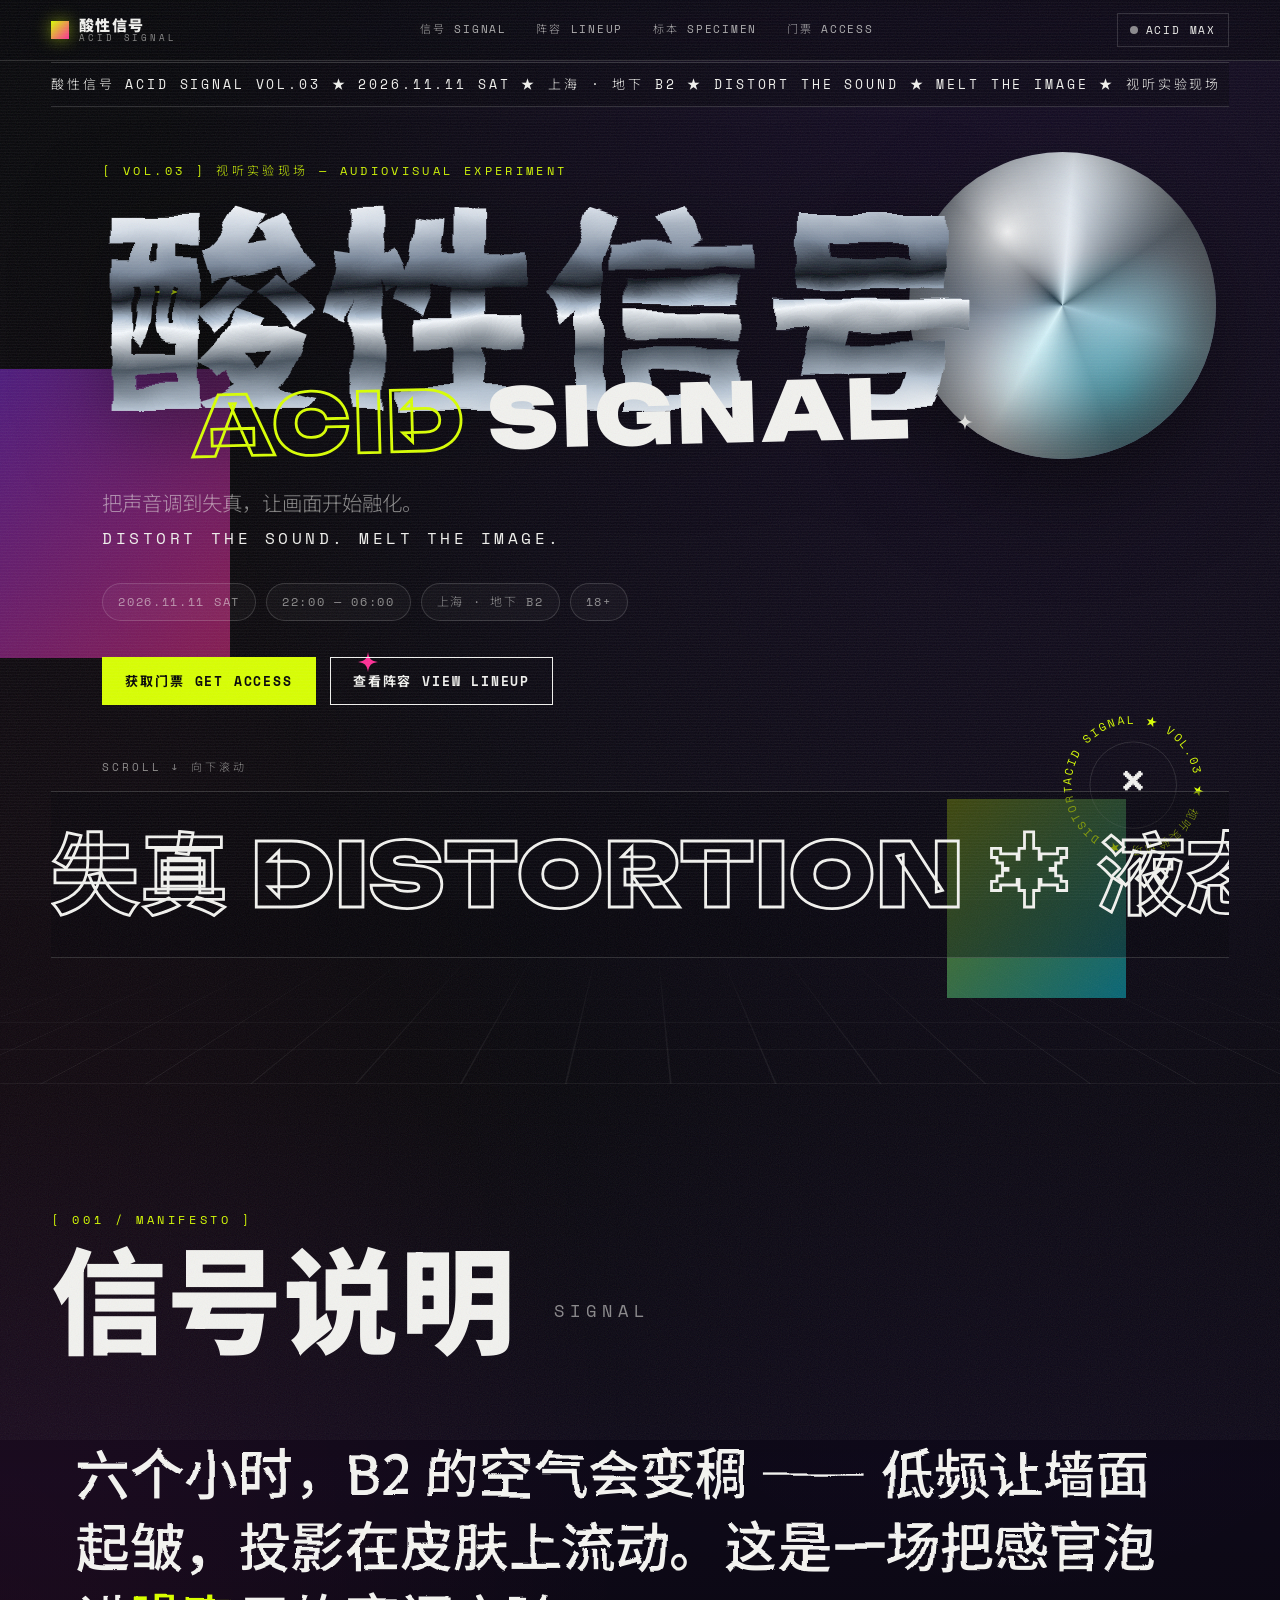
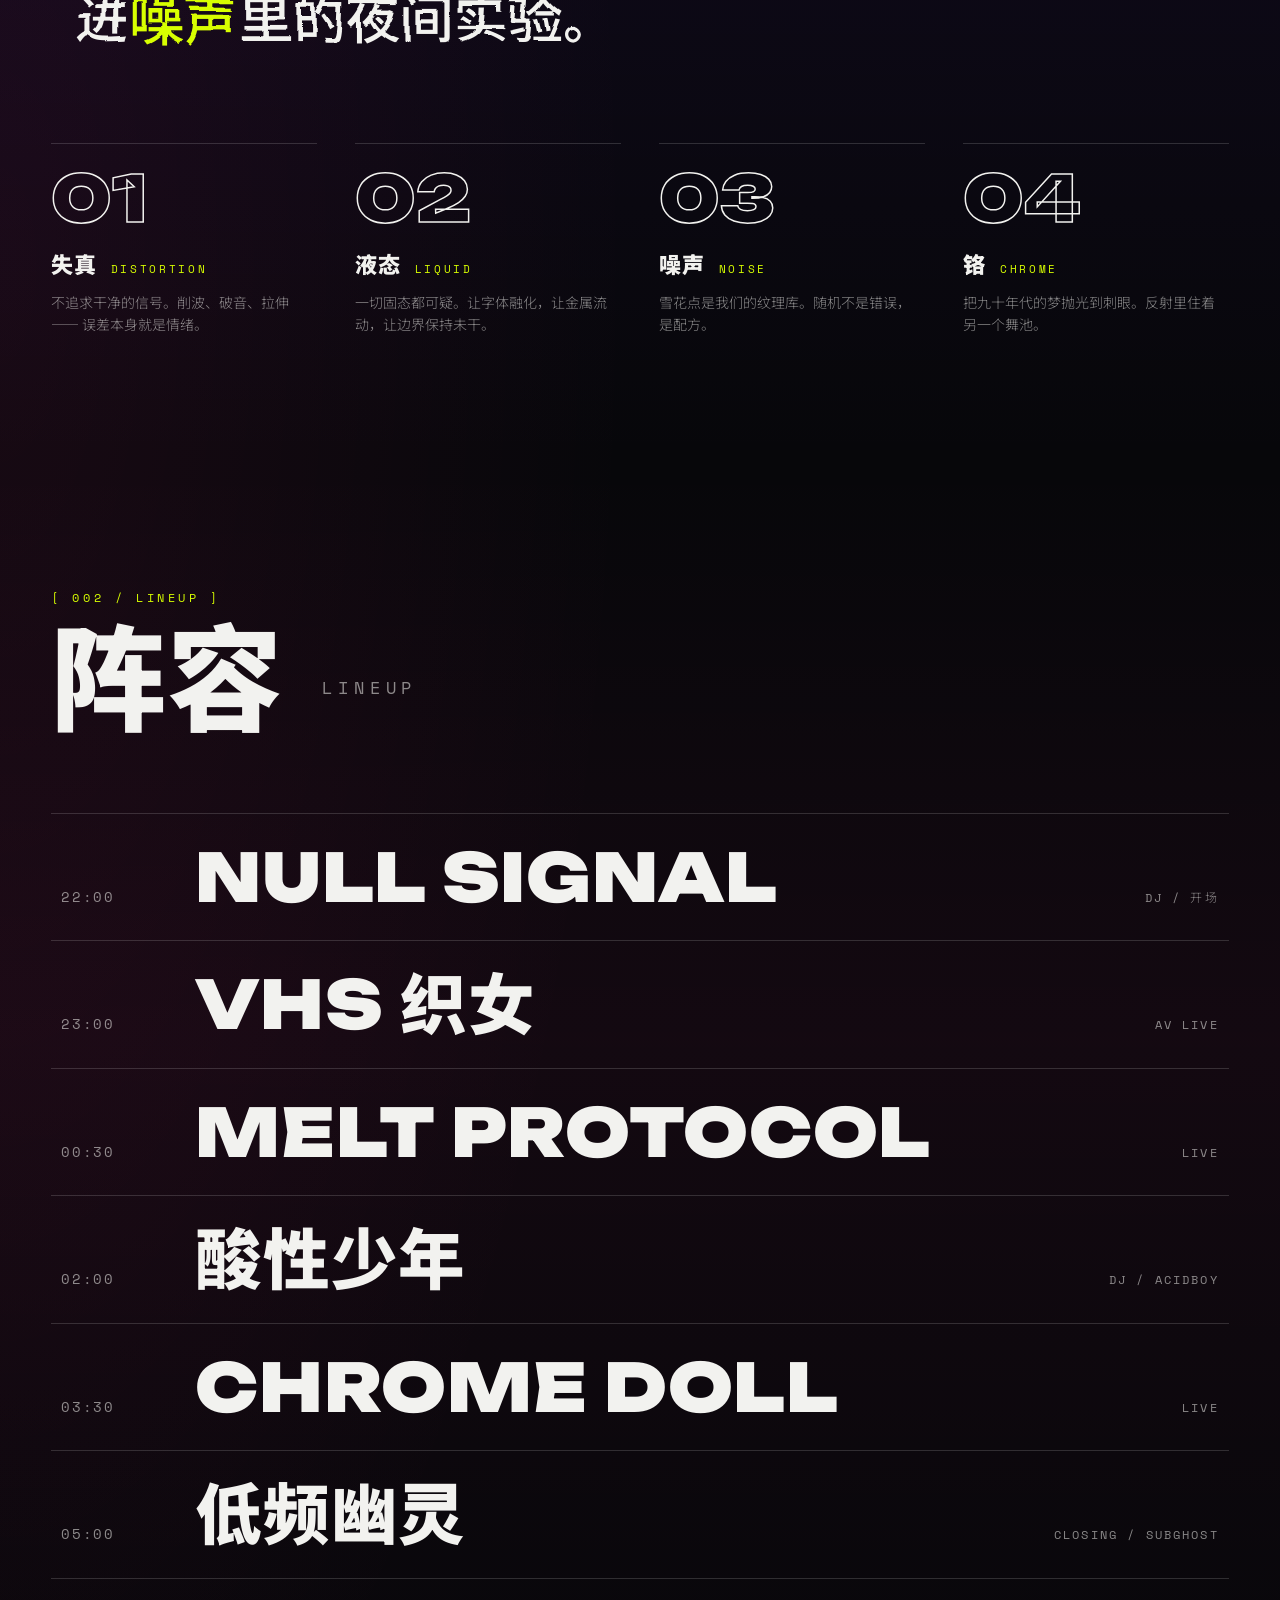
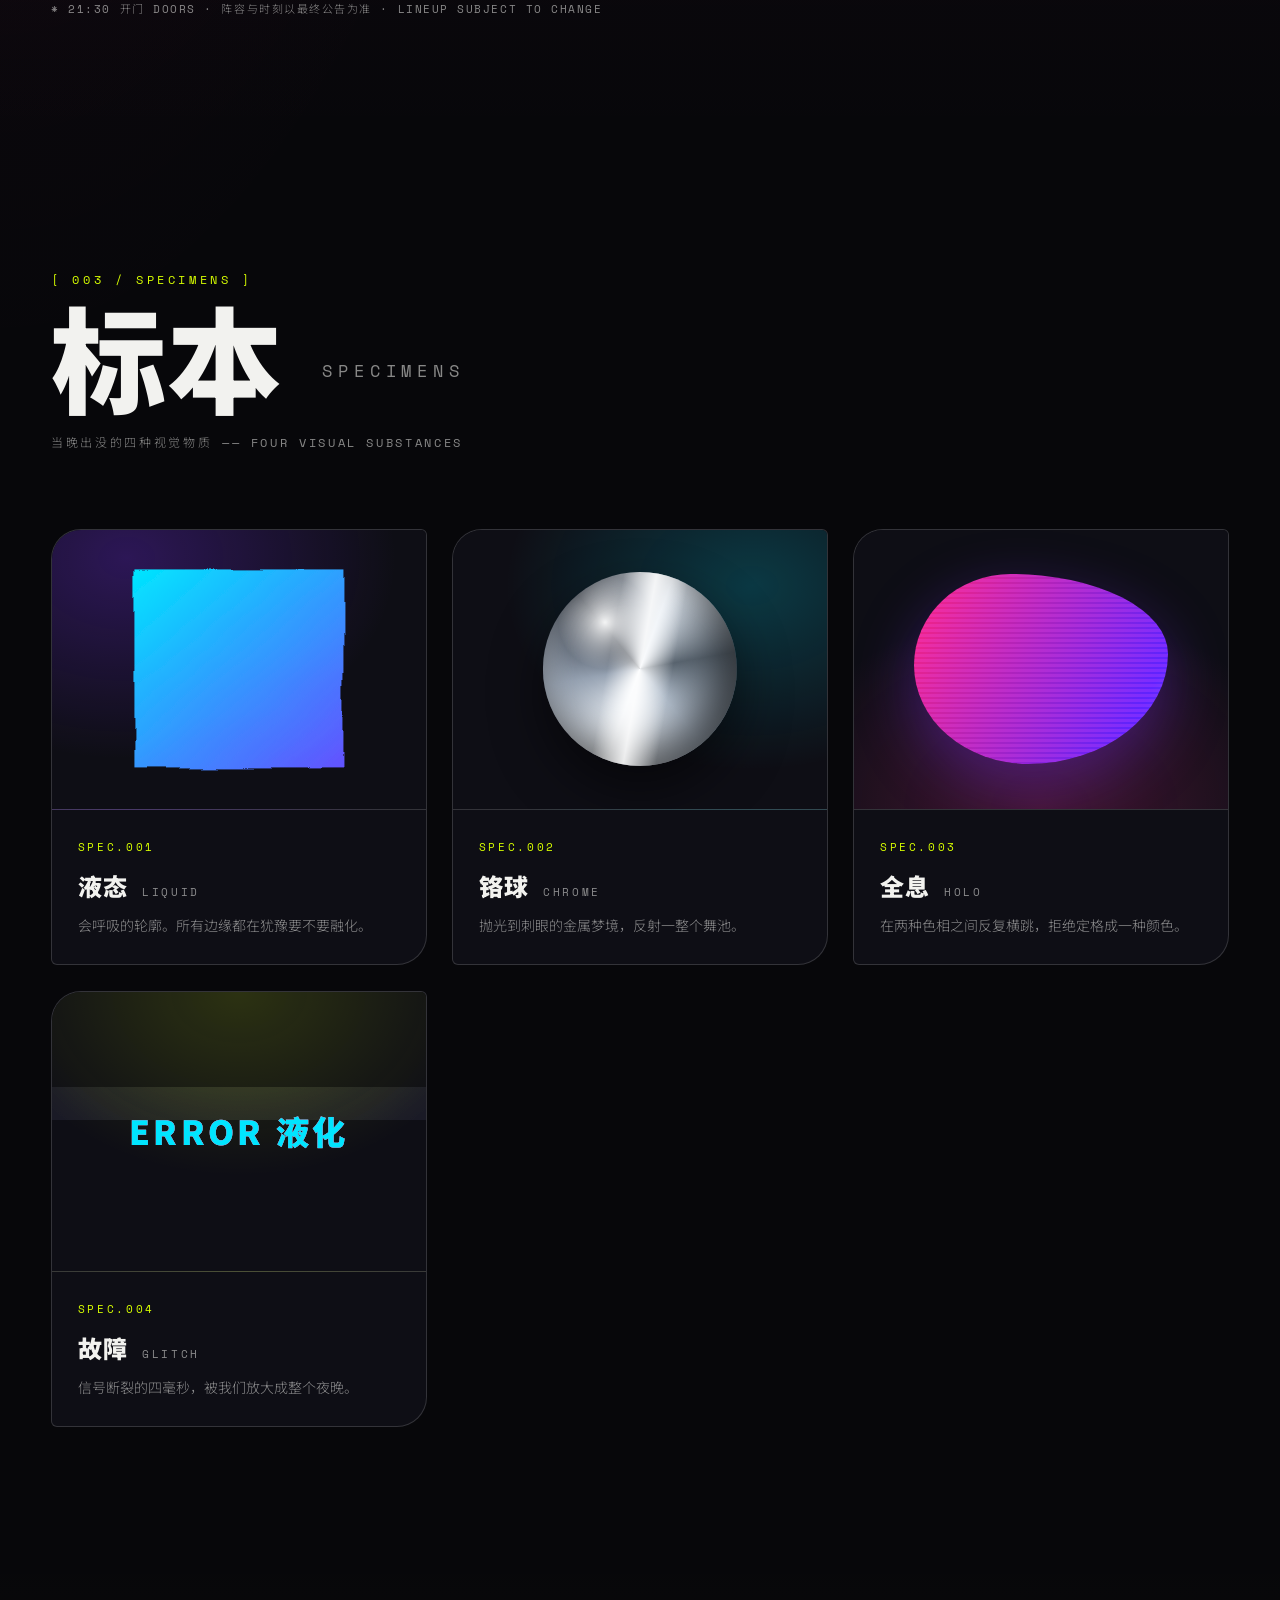
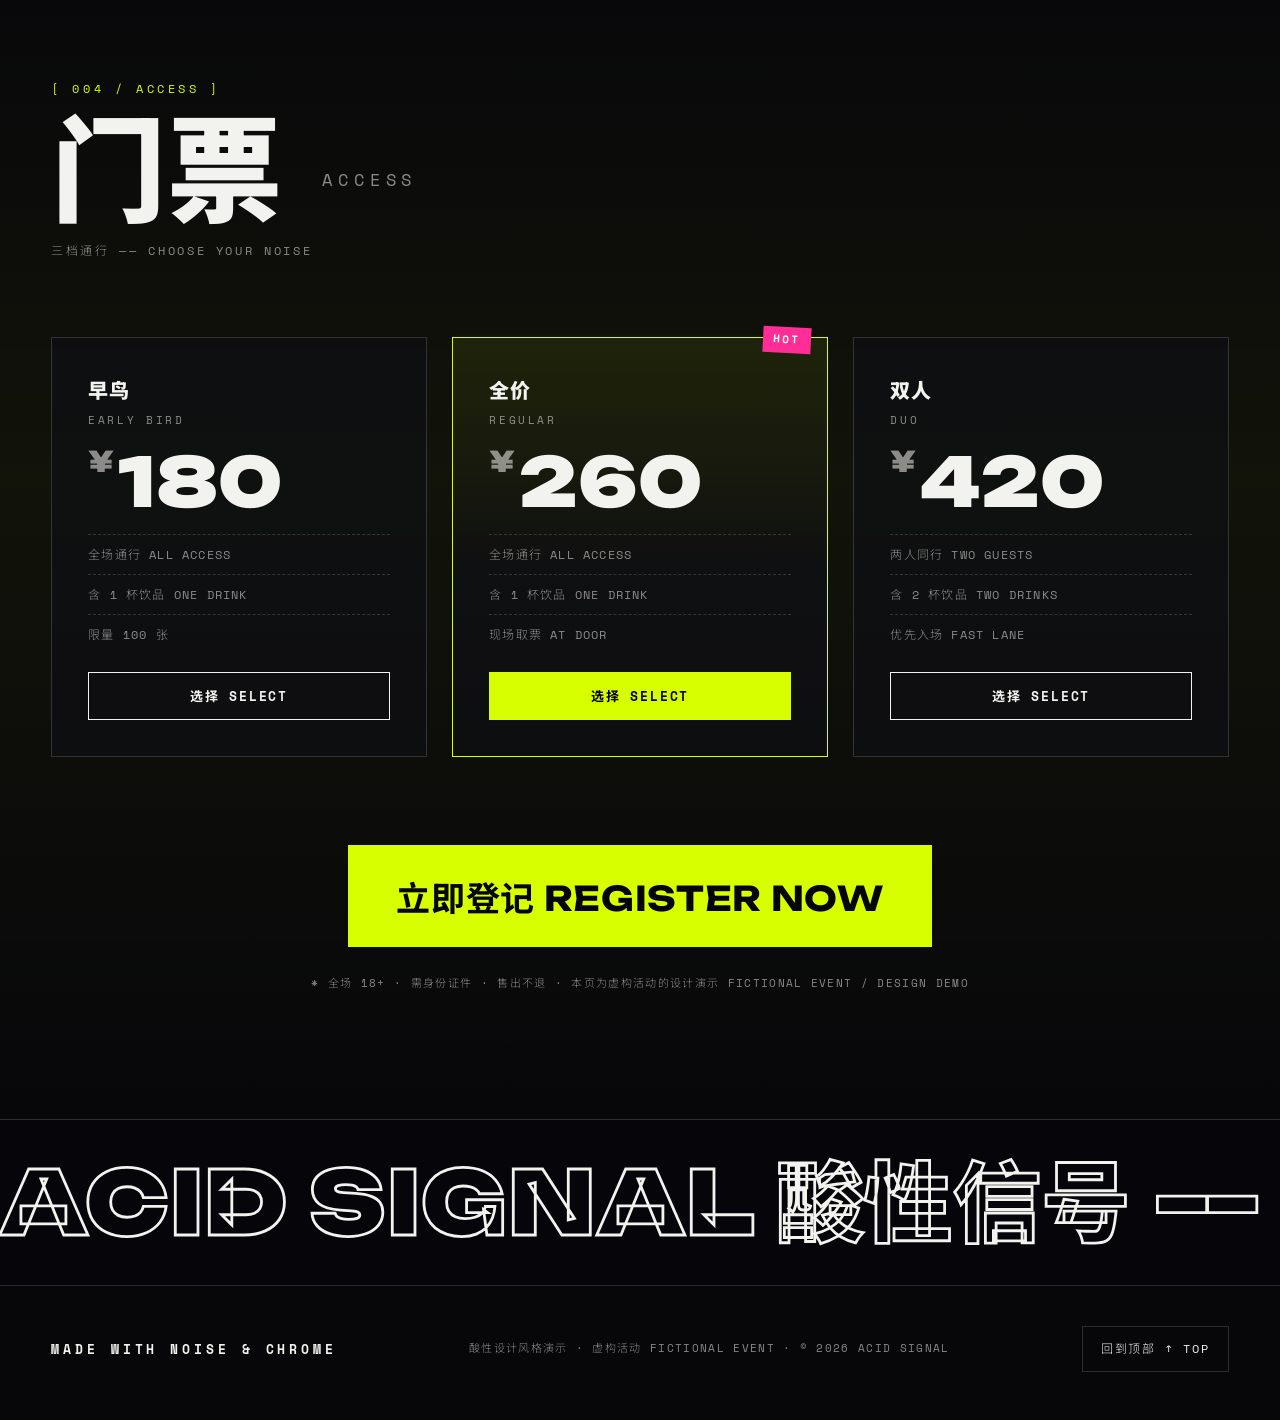
==== index.html @ ee10c1fe "feat: 酸性设计单页 ACID SIGNAL - 液态文字扭曲（SVG feTurbulence + 位移滤镜）、铬金属渐变、Glitch 故障字、Y2K 贴纸与透视网格 - 噪点/扫描线质感层、" ====
<!DOCTYPE html>
<html lang="zh-CN">
<head>
<meta charset="UTF-8">
<meta name="viewport" content="width=device-width, initial-scale=1">
<title>酸性信号 ACID SIGNAL — VOL.03 视听实验现场</title>
<meta name="description" content="酸性信号 ACID SIGNAL VOL.03 — 一场关于失真、液态金属与低频的夜间视听实验。2026.11.11 上海 · 地下 B2。">
<link rel="preconnect" href="https://fonts.googleapis.com">
<link rel="preconnect" href="https://fonts.gstatic.com" crossorigin>
<link href="https://fonts.googleapis.com/css2?family=Unbounded:wght@400;700;900&family=Space+Mono:ital,wght@0,400;0,700;1,400&family=Noto+Sans+SC:wght@300;500;900&display=swap" rel="stylesheet">
<link rel="stylesheet" href="style.css">
<link rel="icon" href="data:image/svg+xml,%3Csvg xmlns='http://www.w3.org/2000/svg' viewBox='0 0 100 100'%3E%3Ctext y='.9em' font-size='90'%3E%E2%9C%A6%3C/text%3E%3C/svg%3E">
</head>
<body>

  <!-- 开机画面 -->
  <div class="boot" id="boot" aria-hidden="true">
    <div class="boot-blob"></div>
    <p class="boot-text">SIGNAL ACQUIRING<span class="boot-dots">...</span></p>
  </div>

  <!-- 全局特效层 -->
  <div class="grain" aria-hidden="true"></div>
  <div class="scanlines" aria-hidden="true"></div>
  <div class="progress" aria-hidden="true"><i id="progressBar"></i></div>
  <div class="cursor-dot" aria-hidden="true"></div>
  <div class="cursor-blob" aria-hidden="true"></div>
  <div class="toast" id="toast" role="status" aria-live="polite"></div>

  <!-- SVG 滤镜与符号 -->
  <svg class="defs" aria-hidden="true" focusable="false">
    <defs>
      <filter id="fx-liquid" x="-15%" y="-15%" width="130%" height="130%">
        <feTurbulence id="turbA" type="fractalNoise" baseFrequency="0.012 0.026" numOctaves="2" seed="7" result="n"/>
        <feDisplacementMap id="dispA" in="SourceGraphic" in2="n" scale="14" xChannelSelector="R" yChannelSelector="G"/>
      </filter>
      <filter id="fx-soft" x="-20%" y="-20%" width="140%" height="140%">
        <feTurbulence id="turbB" type="fractalNoise" baseFrequency="0.009 0.018" numOctaves="2" seed="21" result="n"/>
        <feDisplacementMap id="dispB" in="SourceGraphic" in2="n" scale="8" xChannelSelector="R" yChannelSelector="G"/>
      </filter>
      <symbol id="sparkle" viewBox="0 0 24 24">
        <path d="M12 0c1 8 4 11 12 12-8 1-11 4-12 12-1-8-4-11-12-12C8 11 11 8 12 0Z"/>
      </symbol>
    </defs>
  </svg>

  <!-- 导航 -->
  <header class="nav">
    <a class="brand" href="#top">
      <span class="brand-mark" aria-hidden="true"></span>
      <span class="brand-name">酸性信号<em>ACID SIGNAL</em></span>
    </a>
    <nav class="nav-links" aria-label="页面导航">
      <a href="#signal">信号 SIGNAL</a>
      <a href="#lineup">阵容 LINEUP</a>
      <a href="#specimen">标本 SPECIMEN</a>
      <a href="#access">门票 ACCESS</a>
    </nav>
    <div class="nav-act">
      <button class="acid-toggle" id="acidToggle" type="button" aria-pressed="false">
        <span class="dot" aria-hidden="true"></span>ACID MAX
      </button>
    </div>
  </header>

  <main>

    <!-- HERO -->
    <section class="hero" id="top">
      <div class="hero-deco" aria-hidden="true">
        <div class="hero-grid"></div>
        <div class="orb"></div>
        <div class="blob blob-a"></div>
        <div class="blob blob-b"></div>
        <svg class="star star-1"><use href="#sparkle"/></svg>
        <svg class="star star-2"><use href="#sparkle"/></svg>
        <svg class="star star-3"><use href="#sparkle"/></svg>
        <svg class="sticker" viewBox="0 0 200 200">
          <defs>
            <path id="circ" d="M100,100 m-74,0 a74,74 0 1,1 148,0 a74,74 0 1,1 -148,0"/>
          </defs>
          <circle class="sticker-ring" cx="100" cy="100" r="52"/>
          <text class="sticker-text"><textPath href="#circ">ACID SIGNAL ★ VOL.03 ★ 视听实验现场 ★ DISTORT THE SOUND ★</textPath></text>
          <text class="sticker-core" x="100" y="108" text-anchor="middle">✕</text>
        </svg>
      </div>

      <div class="hero-top">
        <div class="ticker">
          <div class="track">
            <span class="chunk">酸性信号 ACID SIGNAL VOL.03 ★ 2026.11.11 SAT ★ 上海 · 地下 B2 ★ DISTORT THE SOUND ★ MELT THE IMAGE ★ 视听实验现场 ★&nbsp;</span>
            <span class="chunk">酸性信号 ACID SIGNAL VOL.03 ★ 2026.11.11 SAT ★ 上海 · 地下 B2 ★ DISTORT THE SOUND ★ MELT THE IMAGE ★ 视听实验现场 ★&nbsp;</span>
          </div>
        </div>
      </div>

      <div class="hero-body">
        <p class="hero-eyebrow" data-reveal>[ VOL.03 ] 视听实验现场 — AUDIOVISUAL EXPERIMENT</p>
        <h1 class="hero-title" data-reveal style="--d:1">
          <span class="t-cn chrome distort">酸性信号</span>
          <span class="t-en"><span class="outline">ACID</span> SIGNAL</span>
        </h1>
        <p class="hero-sub" data-reveal style="--d:2">
          把声音调到失真，让画面开始融化。<br>
          <span class="en" data-wave>DISTORT THE SOUND. MELT THE IMAGE.</span>
        </p>
        <ul class="hero-chips" data-reveal style="--d:3">
          <li>2026.11.11 SAT</li>
          <li>22:00 — 06:00</li>
          <li>上海 · 地下 B2</li>
          <li>18+</li>
        </ul>
        <div class="hero-cta" data-reveal style="--d:4">
          <a class="btn btn-solid magnetic" href="#access">获取门票 GET ACCESS</a>
          <a class="btn btn-ghost magnetic" href="#lineup">查看阵容 VIEW LINEUP</a>
        </div>
      </div>

      <div class="hero-bottom">
        <span class="scroll-hint">SCROLL ↓ 向下滚动</span>
        <div class="ticker ticker-rev ticker-xl">
          <div class="track">
            <span class="chunk outline">失真 DISTORTION ✶ 液态 LIQUID ✶ 噪声 NOISE ✶ 铬 CHROME ✶&nbsp;</span>
            <span class="chunk outline">失真 DISTORTION ✶ 液态 LIQUID ✶ 噪声 NOISE ✶ 铬 CHROME ✶&nbsp;</span>
          </div>
        </div>
      </div>
    </section>

    <!-- MANIFESTO -->
    <section class="manifesto" id="signal">
      <header class="sec-head" data-reveal>
        <p class="sec-idx">[ 001 / MANIFESTO ]</p>
        <h2 class="sec-title"><span class="glitch" data-text="信号说明">信号说明</span> <em>SIGNAL</em></h2>
      </header>

      <div data-reveal>
        <p class="manifesto-lead distort-soft">六个小时，B2 的空气会变稠 —— 低频让墙面起皱，投影在皮肤上流动。这是一场把感官泡进<span class="hl">噪声</span>里的夜间实验。</p>
      </div>

      <ol class="principles">
        <li data-reveal style="--d:1">
          <span class="pr-idx">01</span>
          <h3 class="pr-name">失真 <em>DISTORTION</em></h3>
          <p class="pr-copy">不追求干净的信号。削波、破音、拉伸 —— 误差本身就是情绪。</p>
        </li>
        <li data-reveal style="--d:2">
          <span class="pr-idx">02</span>
          <h3 class="pr-name">液态 <em>LIQUID</em></h3>
          <p class="pr-copy">一切固态都可疑。让字体融化，让金属流动，让边界保持未干。</p>
        </li>
        <li data-reveal style="--d:3">
          <span class="pr-idx">03</span>
          <h3 class="pr-name">噪声 <em>NOISE</em></h3>
          <p class="pr-copy">雪花点是我们的纹理库。随机不是错误，是配方。</p>
        </li>
        <li data-reveal style="--d:4">
          <span class="pr-idx">04</span>
          <h3 class="pr-name">铬 <em>CHROME</em></h3>
          <p class="pr-copy">把九十年代的梦抛光到刺眼。反射里住着另一个舞池。</p>
        </li>
      </ol>
    </section>

    <!-- LINEUP -->
    <section class="lineup" id="lineup">
      <header class="sec-head" data-reveal>
        <p class="sec-idx">[ 002 / LINEUP ]</p>
        <h2 class="sec-title"><span class="glitch" data-text="阵容">阵容</span> <em>LINEUP</em></h2>
      </header>

      <div class="acts">
        <a class="act" href="#access" data-reveal>
          <span class="act-time">22:00</span>
          <span class="act-name glitch" data-text="NULL SIGNAL">NULL SIGNAL</span>
          <span class="act-meta">DJ / 开场</span>
        </a>
        <a class="act" href="#access" data-reveal style="--d:1">
          <span class="act-time">23:00</span>
          <span class="act-name glitch" data-text="VHS 织女">VHS 织女</span>
          <span class="act-meta">AV LIVE</span>
        </a>
        <a class="act" href="#access" data-reveal style="--d:2">
          <span class="act-time">00:30</span>
          <span class="act-name glitch" data-text="MELT PROTOCOL">MELT PROTOCOL</span>
          <span class="act-meta">LIVE</span>
        </a>
        <a class="act" href="#access" data-reveal style="--d:3">
          <span class="act-time">02:00</span>
          <span class="act-name glitch" data-text="酸性少年">酸性少年</span>
          <span class="act-meta">DJ / ACIDBOY</span>
        </a>
        <a class="act" href="#access" data-reveal style="--d:4">
          <span class="act-time">03:30</span>
          <span class="act-name glitch" data-text="CHROME DOLL">CHROME DOLL</span>
          <span class="act-meta">LIVE</span>
        </a>
        <a class="act" href="#access" data-reveal style="--d:5">
          <span class="act-time">05:00</span>
          <span class="act-name glitch" data-text="低频幽灵">低频幽灵</span>
          <span class="act-meta">CLOSING / SUBGHOST</span>
        </a>
      </div>

      <p class="lineup-note">* 21:30 开门 DOORS · 阵容与时刻以最终公告为准 · LINEUP SUBJECT TO CHANGE</p>
    </section>

    <!-- SPECIMENS -->
    <section class="specs" id="specimen">
      <header class="sec-head" data-reveal>
        <p class="sec-idx">[ 003 / SPECIMENS ]</p>
        <h2 class="sec-title"><span class="glitch" data-text="标本">标本</span> <em>SPECIMENS</em></h2>
        <p class="sec-en">当晚出没的四种视觉物质 —— FOUR VISUAL SUBSTANCES</p>
      </header>

      <div class="spec-grid">
        <article class="spec tilt" data-reveal>
          <div class="spec-art art-liquid" aria-hidden="true"><div class="liquid-blob"></div></div>
          <div class="spec-meta">
            <span class="spec-idx">SPEC.001</span>
            <h3 class="spec-name">液态 <em>LIQUID</em></h3>
            <p class="spec-copy">会呼吸的轮廓。所有边缘都在犹豫要不要融化。</p>
          </div>
        </article>

        <article class="spec tilt" data-reveal style="--d:1">
          <div class="spec-art art-chrome" aria-hidden="true"><div class="chrome-orb"><i class="shine"></i></div></div>
          <div class="spec-meta">
            <span class="spec-idx">SPEC.002</span>
            <h3 class="spec-name">铬球 <em>CHROME</em></h3>
            <p class="spec-copy">抛光到刺眼的金属梦境，反射一整个舞池。</p>
          </div>
        </article>

        <article class="spec tilt" data-reveal style="--d:2">
          <div class="spec-art art-holo" aria-hidden="true"><div class="holo-panel"></div></div>
          <div class="spec-meta">
            <span class="spec-idx">SPEC.003</span>
            <h3 class="spec-name">全息 <em>HOLO</em></h3>
            <p class="spec-copy">在两种色相之间反复横跳，拒绝定格成一种颜色。</p>
          </div>
        </article>

        <article class="spec tilt" data-reveal style="--d:3">
          <div class="spec-art art-glitch" aria-hidden="true">
            <div class="glitch-stack">
              <span class="gs gs-r">ERROR 液化</span>
              <span class="gs gs-c">ERROR 液化</span>
              <span class="gs">ERROR 液化</span>
            </div>
          </div>
          <div class="spec-meta">
            <span class="spec-idx">SPEC.004</span>
            <h3 class="spec-name">故障 <em>GLITCH</em></h3>
            <p class="spec-copy">信号断裂的四毫秒，被我们放大成整个夜晚。</p>
          </div>
        </article>
      </div>
    </section>

    <!-- ACCESS -->
    <section class="access" id="access">
      <header class="sec-head" data-reveal>
        <p class="sec-idx">[ 004 / ACCESS ]</p>
        <h2 class="sec-title"><span class="glitch" data-text="门票">门票</span> <em>ACCESS</em></h2>
        <p class="sec-en">三档通行 —— CHOOSE YOUR NOISE</p>
      </header>

      <div class="tiers">
        <article class="tier" data-reveal>
          <p class="tier-name">早鸟 <em>EARLY BIRD</em></p>
          <p class="tier-price"><span class="cur">¥</span>180</p>
          <ul class="tier-list">
            <li>全场通行 ALL ACCESS</li>
            <li>含 1 杯饮品 ONE DRINK</li>
            <li>限量 100 张</li>
          </ul>
          <button class="btn btn-ghost" type="button" data-toast="DEMO · 早鸟票登记已记录（虚构页面）">选择 SELECT</button>
        </article>

        <article class="tier tier-hot" data-reveal style="--d:1">
          <span class="tier-flag">HOT</span>
          <p class="tier-name">全价 <em>REGULAR</em></p>
          <p class="tier-price"><span class="cur">¥</span>260</p>
          <ul class="tier-list">
            <li>全场通行 ALL ACCESS</li>
            <li>含 1 杯饮品 ONE DRINK</li>
            <li>现场取票 AT DOOR</li>
          </ul>
          <button class="btn btn-solid" type="button" data-toast="DEMO · 全价票登记已记录（虚构页面）">选择 SELECT</button>
        </article>

        <article class="tier" data-reveal style="--d:2">
          <p class="tier-name">双人 <em>DUO</em></p>
          <p class="tier-price"><span class="cur">¥</span>420</p>
          <ul class="tier-list">
            <li>两人同行 TWO GUESTS</li>
            <li>含 2 杯饮品 TWO DRINKS</li>
            <li>优先入场 FAST LANE</li>
          </ul>
          <button class="btn btn-ghost" type="button" data-toast="DEMO · 双人票登记已记录（虚构页面）">选择 SELECT</button>
        </article>
      </div>

      <div class="access-cta" data-reveal>
        <button class="btn btn-big magnetic" type="button" data-toast="已登记 · SEE YOU IN THE NOISE（演示）">立即登记 REGISTER NOW</button>
      </div>
      <p class="access-note">* 全场 18+ · 需身份证件 · 售出不退 · 本页为虚构活动的设计演示 FICTIONAL EVENT / DESIGN DEMO</p>
    </section>

  </main>

  <!-- FOOTER -->
  <footer class="footer">
    <div class="ticker ticker-xl">
      <div class="track">
        <span class="chunk outline">ACID SIGNAL 酸性信号 — VOL.03 — SEE YOU IN THE NOISE —&nbsp;</span>
        <span class="chunk outline">ACID SIGNAL 酸性信号 — VOL.03 — SEE YOU IN THE NOISE —&nbsp;</span>
      </div>
    </div>
    <div class="footer-meta">
      <p class="footer-credit" data-wave>MADE WITH NOISE &amp; CHROME</p>
      <p class="fine">酸性设计风格演示 · 虚构活动 FICTIONAL EVENT · © 2026 ACID SIGNAL</p>
      <a class="to-top" href="#top">回到顶部 ↑ TOP</a>
    </div>
  </footer>

  <script src="main.js"></script>
</body>
</html>
---- style.css ----
/* ============================================================
   酸性信号 ACID SIGNAL — acid graphics stylesheet
   ============================================================ */

/* ---------- tokens ---------- */
:root {
  --bg: #07070a;
  --bg-2: #0e0e15;
  --ink: #f2f2ef;
  --acid: #d8ff00;
  --pink: #ff2d95;
  --cyan: #00e5ff;
  --violet: #7b2dff;
  --line: rgba(242, 242, 239, 0.16);
  --dim: rgba(242, 242, 239, 0.55);
  --pad: clamp(16px, 4vw, 52px);
  --disp: "Unbounded", "Noto Sans SC", "PingFang SC", "Microsoft YaHei", Arial, sans-serif;
  --mono: "Space Mono", "Cascadia Mono", Consolas, "Noto Sans SC", monospace;
  --cn: "Noto Sans SC", "PingFang SC", "Microsoft YaHei", "Hiragino Sans GB", sans-serif;
  --grain-op: 0.085;
  --marq-dur: 26s;
}
html.acid-max {
  --grain-op: 0.17;
  --marq-dur: 11s;
}

/* ---------- base ---------- */
* { box-sizing: border-box; margin: 0; padding: 0; }

html {
  scroll-behavior: smooth;
  scroll-padding-top: 96px;
  background: var(--bg);
}

body {
  font-family: var(--cn);
  font-weight: 300;
  color: var(--ink);
  background:
    radial-gradient(120% 60% at 80% -10%, rgba(123, 45, 255, 0.14), transparent 60%),
    radial-gradient(90% 50% at 0% 30%, rgba(255, 45, 149, 0.07), transparent 55%),
    var(--bg);
  line-height: 1.6;
  overflow-x: hidden;
  -webkit-font-smoothing: antialiased;
}

::selection { background: var(--acid); color: #050505; }
:focus-visible { outline: 2px solid var(--acid); outline-offset: 3px; }

.defs { position: absolute; width: 0; height: 0; overflow: hidden; }

img, svg { display: block; }

/* ============================================================
   全局特效层 / overlays
   ============================================================ */
.grain {
  position: fixed; inset: -60%;
  width: 220%; height: 220%;
  z-index: 900;
  pointer-events: none;
  opacity: var(--grain-op);
  background-image: url("data:image/svg+xml,%3Csvg xmlns='http://www.w3.org/2000/svg' width='320' height='320'%3E%3Cfilter id='n'%3E%3CfeTurbulence type='fractalNoise' baseFrequency='0.9' numOctaves='2' stitchTiles='stitch'/%3E%3C/filter%3E%3Crect width='320' height='320' filter='url(%23n)'/%3E%3C/svg%3E");
  animation: grain 1.1s steps(5) infinite;
}
@keyframes grain {
  0%   { transform: translate(0, 0); }
  20%  { transform: translate(-2%, 3%); }
  40%  { transform: translate(3%, -2%); }
  60%  { transform: translate(-3%, -3%); }
  80%  { transform: translate(2%, 2%); }
  100% { transform: translate(0, 0); }
}

.scanlines {
  position: fixed; inset: 0;
  z-index: 901;
  pointer-events: none;
  background: repeating-linear-gradient(0deg, rgba(255, 255, 255, 0.028) 0 1px, transparent 1px 3px);
}

.progress {
  position: fixed; top: 0; left: 0; right: 0;
  height: 2px; z-index: 950;
  pointer-events: none;
}
.progress i {
  display: block; height: 100%;
  background: linear-gradient(90deg, var(--acid), var(--pink), var(--cyan));
  transform: scaleX(0);
  transform-origin: 0 50%;
}

/* custom cursor */
.cursor-dot, .cursor-blob {
  position: fixed; top: 0; left: 0;
  z-index: 990;
  pointer-events: none;
  border-radius: 50%;
  mix-blend-mode: difference;
  opacity: 0;
}
body.cursor-on .cursor-dot, body.cursor-on .cursor-blob { opacity: 1; }
.cursor-dot { width: 6px; height: 6px; margin: -3px 0 0 -3px; background: #fff; }
.cursor-blob {
  width: 38px; height: 38px; margin: -19px 0 0 -19px;
  border: 1px solid #fff;
  transition: width 0.25s, height 0.25s, margin 0.25s, background 0.25s;
}
.cursor-blob.grow {
  width: 76px; height: 76px; margin: -38px 0 0 -38px;
  background: rgba(255, 255, 255, 0.14);
}
@media (hover: hover) and (pointer: fine) {
  body.cursor-on, body.cursor-on a, body.cursor-on button { cursor: none; }
}

/* toast */
.toast {
  position: fixed; left: 50%; bottom: 32px;
  transform: translate(-50%, 20px);
  z-index: 960;
  background: var(--bg-2);
  border: 1px solid var(--acid);
  color: var(--ink);
  font-family: var(--mono);
  font-size: 12px;
  letter-spacing: 0.12em;
  padding: 14px 22px;
  opacity: 0;
  pointer-events: none;
  transition: 0.35s;
}
.toast.show { opacity: 1; transform: translate(-50%, 0); }

/* ============================================================
   boot screen
   ============================================================ */
.boot {
  position: fixed; inset: 0;
  z-index: 1000;
  background: var(--bg);
  display: flex; flex-direction: column;
  align-items: center; justify-content: center;
  gap: 28px;
  cursor: pointer;
  transition: transform 0.7s cubic-bezier(0.7, 0, 0.2, 1), opacity 0.5s 0.2s;
}
.boot.done { transform: translateY(-101%); opacity: 0.4; pointer-events: none; }
.boot-blob {
  width: 110px; height: 110px;
  background: linear-gradient(115deg, #ff2d95, #7b2dff, #00e5ff, #d8ff00, #ff2d95);
  background-size: 340% 340%;
  animation: blob 2.6s ease-in-out infinite, holo 3.4s linear infinite;
  box-shadow: 0 0 80px rgba(123, 45, 255, 0.5);
}
.boot-text {
  font-family: var(--mono);
  font-size: 12px;
  letter-spacing: 0.34em;
  color: var(--dim);
}
.boot-dots { animation: blink 0.9s steps(2) infinite; }
@keyframes blink { 50% { opacity: 0.15; } }

/* ============================================================
   shared elements
   ============================================================ */
.chrome {
  background: linear-gradient(178deg,
    #ffffff 0%, #d5dde7 12%, #79879a 28%, #0f141c 40%,
    #a9bacd 49%, #f4f8fc 53%, #48535f 68%, #b6c4d3 84%, #ffffff 100%);
  -webkit-background-clip: text;
  background-clip: text;
  color: transparent;
  -webkit-text-fill-color: transparent;
}
.outline {
  -webkit-text-stroke: clamp(1px, 0.22vw, 3px) var(--ink);
  color: transparent;
  -webkit-text-fill-color: transparent;
}
.hl { color: var(--acid); }

.distort { filter: url(#fx-liquid); }
.distort-soft { filter: url(#fx-soft); }

/* glitch */
.glitch { position: relative; display: inline-block; }
.glitch::before, .glitch::after {
  content: attr(data-text);
  position: absolute; left: 0; top: 0;
  width: 100%;
  pointer-events: none;
  opacity: 0;
}
.glitch::before { color: var(--pink); z-index: 2; }
.glitch::after { color: var(--cyan); z-index: 1; }

.act:hover .glitch::before { opacity: 0.9; animation: gA 0.45s steps(2) infinite; }
.act:hover .glitch::after { opacity: 0.9; animation: gB 0.45s steps(2) infinite; }
.sec-title .glitch::before { animation: gAmb 7s steps(2) infinite; opacity: 0; }
.sec-title .glitch::after { animation: gAmb2 7s steps(2) infinite; opacity: 0; }

@keyframes gA {
  0%   { transform: translate(-3px, 1px);  clip-path: inset(0 0 62% 0); }
  50%  { transform: translate(3px, -2px);  clip-path: inset(55% 0 8% 0); }
  100% { transform: translate(-2px, 2px);  clip-path: inset(24% 0 42% 0); }
}
@keyframes gB {
  0%   { transform: translate(3px, -1px);  clip-path: inset(48% 0 18% 0); }
  50%  { transform: translate(-3px, 2px);  clip-path: inset(4% 0 70% 0); }
  100% { transform: translate(2px, -2px);  clip-path: inset(66% 0 2% 0); }
}
@keyframes gAmb {
  0%, 90%  { transform: translate(0, 0); opacity: 0; }
  91%      { transform: translate(-4px, 1px); clip-path: inset(8% 0 58% 0); opacity: 0.85; }
  94%      { transform: translate(4px, -2px); clip-path: inset(58% 0 6% 0); opacity: 0.85; }
  97%      { transform: translate(-2px, 0);   clip-path: inset(30% 0 34% 0); opacity: 0.85; }
  100%     { transform: translate(0, 0); opacity: 0; }
}
@keyframes gAmb2 {
  0%, 90%  { transform: translate(0, 0); opacity: 0; }
  91%      { transform: translate(4px, -1px); clip-path: inset(40% 0 30% 0); opacity: 0.8; }
  94%      { transform: translate(-4px, 2px); clip-path: inset(2% 0 66% 0); opacity: 0.8; }
  97%      { transform: translate(2px, 0);    clip-path: inset(62% 0 4% 0); opacity: 0.8; }
  100%     { transform: translate(0, 0); opacity: 0; }
}

/* ticker / marquee */
.ticker {
  overflow: hidden;
  border-top: 1px solid var(--line);
  border-bottom: 1px solid var(--line);
  background: rgba(7, 7, 10, 0.4);
  position: relative;
  z-index: 2;
}
.ticker .track {
  display: flex;
  width: max-content;
  animation: marq var(--marq-dur) linear infinite;
  will-change: transform;
}
.ticker .chunk {
  font-family: var(--mono);
  font-size: 13px;
  letter-spacing: 0.22em;
  text-transform: uppercase;
  padding: 0.85em 0;
  white-space: nowrap;
}
.ticker-rev .track { animation-direction: reverse; }
.ticker-xl .chunk {
  font-family: var(--disp);
  font-weight: 900;
  font-size: clamp(34px, 7vw, 88px);
  letter-spacing: 0.01em;
  text-transform: none;
  padding: 0.14em 0;
}
.ticker-xl .chunk.outline { -webkit-text-stroke-color: var(--ink); }
@keyframes marq { to { transform: translateX(-50%); } }

/* buttons */
.btn {
  display: inline-flex; align-items: center; gap: 0.6em;
  font-family: var(--mono);
  font-size: 13px;
  font-weight: 700;
  letter-spacing: 0.14em;
  text-transform: uppercase;
  text-decoration: none;
  padding: 1em 1.7em;
  border: 1px solid var(--ink);
  background: transparent;
  color: var(--ink);
  cursor: pointer;
  transition: transform 0.3s cubic-bezier(0.2, 0.7, 0.2, 1), background 0.35s, color 0.35s, border-color 0.35s;
}
.btn-solid { background: var(--acid); border-color: var(--acid); color: #050505; }
.btn-solid:hover { background: var(--pink); border-color: var(--pink); color: #fff; }
.btn-ghost:hover { background: var(--ink); color: #050505; }
.btn-big {
  font-family: var(--disp);
  font-size: clamp(18px, 3vw, 34px);
  letter-spacing: 0.02em;
  text-transform: none;
  padding: 0.75em 1.4em;
  background: var(--acid);
  border-color: var(--acid);
  color: #050505;
}
.btn-big:hover { background: var(--pink); border-color: var(--pink); color: #fff; }
.magnetic {
  transform: translate(var(--mx, 0px), var(--my, 0px));
}

/* section headers */
.sec-head { margin-bottom: clamp(40px, 6vw, 80px); }
.sec-idx {
  font-family: var(--mono);
  font-size: 12px;
  letter-spacing: 0.3em;
  color: var(--acid);
  margin-bottom: 16px;
}
.sec-title {
  font-family: var(--disp);
  font-weight: 900;
  font-size: clamp(44px, 9vw, 120px);
  line-height: 0.98;
  letter-spacing: 0.01em;
}
.sec-title em {
  font-family: var(--mono);
  font-style: normal;
  font-weight: 400;
  font-size: 0.15em;
  letter-spacing: 0.34em;
  color: var(--dim);
  vertical-align: middle;
  margin-left: 0.6em;
}
.sec-en {
  font-family: var(--mono);
  font-size: 12px;
  letter-spacing: 0.22em;
  color: var(--dim);
  margin-top: 14px;
}

/* reveal */
[data-reveal] {
  opacity: 0;
  transform: translateY(34px) skewY(1.5deg);
  transition: opacity 0.9s cubic-bezier(0.2, 0.7, 0.2, 1), transform 0.9s cubic-bezier(0.2, 0.7, 0.2, 1);
  transition-delay: calc(var(--d, 0) * 90ms);
}
[data-reveal].in { opacity: 1; transform: none; }

/* wave letters */
.sr-only {
  position: absolute;
  width: 1px; height: 1px;
  padding: 0; margin: -1px;
  overflow: hidden;
  clip: rect(0 0 0 0);
  white-space: nowrap;
  border: 0;
}
.w { display: inline-block; white-space: nowrap; }
.wl { display: inline-block; animation: wave 2.6s ease-in-out infinite; animation-delay: calc(var(--i) * 0.07s); }
@keyframes wave { 0%, 100% { transform: translateY(0); } 50% { transform: translateY(-0.32em); } }

/* shared blobs keyframes */
@keyframes blob {
  0%, 100% { border-radius: 58% 42% 36% 64% / 52% 48% 52% 48%; }
  25%      { border-radius: 40% 60% 62% 38% / 42% 62% 38% 58%; }
  50%      { border-radius: 64% 36% 48% 52% / 62% 38% 62% 38%; }
  75%      { border-radius: 36% 64% 40% 60% / 48% 56% 44% 52%; }
}
@keyframes float { 0%, 100% { transform: translateY(0); } 50% { transform: translateY(-16px); } }
@keyframes holo { 0% { background-position: 0% 50%; } 100% { background-position: 340% 50%; } }
@keyframes spin { to { transform: rotate(360deg); } }
@keyframes twinkle {
  0%, 100% { transform: scale(1) rotate(0deg); opacity: 0.85; }
  50%      { transform: scale(0.55) rotate(45deg); opacity: 0.3; }
}

/* ============================================================
   nav
   ============================================================ */
.nav {
  position: fixed; top: 0; left: 0; right: 0;
  z-index: 800;
  display: flex; align-items: center; justify-content: space-between;
  gap: 16px;
  padding: 13px var(--pad);
  background: rgba(7, 7, 10, 0.55);
  backdrop-filter: blur(14px) saturate(1.2);
  -webkit-backdrop-filter: blur(14px) saturate(1.2);
  border-bottom: 1px solid var(--line);
}
.brand { display: flex; align-items: center; gap: 10px; text-decoration: none; color: var(--ink); }
.brand-mark {
  width: 18px; height: 18px;
  background: linear-gradient(135deg, var(--acid), var(--pink));
  animation: blob 4s ease-in-out infinite;
  box-shadow: 0 0 16px rgba(216, 255, 0, 0.5);
}
.brand-name {
  display: flex; flex-direction: column;
  font-family: var(--cn); font-weight: 900;
  font-size: 15px; letter-spacing: 0.08em; line-height: 1.1;
}
.brand-name em {
  font-family: var(--mono); font-style: normal; font-weight: 400;
  font-size: 9px; letter-spacing: 0.32em; color: var(--dim);
}
.nav-links {
  display: flex; gap: clamp(10px, 2vw, 28px);
  overflow-x: auto; scrollbar-width: none;
}
.nav-links::-webkit-scrollbar { display: none; }
.nav-links a {
  font-family: var(--mono); font-size: 11px; letter-spacing: 0.16em;
  color: var(--ink); text-decoration: none; white-space: nowrap;
  opacity: 0.7; padding: 6px 2px;
  transition: 0.25s;
}
.nav-links a:hover { opacity: 1; color: var(--acid); }
.acid-toggle {
  display: inline-flex; align-items: center; gap: 8px;
  font-family: var(--mono); font-size: 11px; letter-spacing: 0.16em;
  color: var(--ink); background: transparent;
  border: 1px solid var(--line);
  padding: 8px 12px;
  cursor: pointer;
  white-space: nowrap;
  transition: 0.3s;
}
.acid-toggle .dot {
  width: 8px; height: 8px; border-radius: 50%;
  background: var(--dim);
  transition: 0.3s;
}
.acid-toggle:hover { border-color: var(--ink); }
.acid-toggle.on { border-color: var(--acid); color: var(--acid); }
.acid-toggle.on .dot { background: var(--acid); box-shadow: 0 0 10px var(--acid); }

/* ============================================================
   hero
   ============================================================ */
.hero {
  position: relative;
  min-height: 100vh;
  min-height: 100svh;
  display: grid;
  grid-template-columns: minmax(0, 1fr);
  grid-template-rows: auto 1fr auto;
  padding-top: 62px;
  overflow: hidden;
}
.hero-deco { position: absolute; inset: 0; z-index: 0; pointer-events: none; }

.hero-grid {
  position: absolute; left: -25%; right: -25%; bottom: 0;
  height: 42vh;
  background-image:
    repeating-linear-gradient(90deg, rgba(242, 242, 239, 0.14) 0 1px, transparent 1px 70px),
    repeating-linear-gradient(0deg, rgba(242, 242, 239, 0.14) 0 1px, transparent 1px 54px);
  transform: perspective(600px) rotateX(62deg) scale(1.5);
  transform-origin: 50% 100%;
  -webkit-mask-image: linear-gradient(to top, #000 5%, transparent 85%);
  mask-image: linear-gradient(to top, #000 5%, transparent 85%);
  animation: gridmove 3.5s linear infinite;
  opacity: 0.55;
}
@keyframes gridmove { to { background-position: 70px 54px, 70px 54px; } }

.orb {
  position: absolute; top: 14%; right: 5%;
  width: clamp(160px, 24vw, 400px);
  aspect-ratio: 1;
  border-radius: 50%;
  overflow: hidden;
  background:
    radial-gradient(circle at 32% 26%, rgba(255, 255, 255, 0.95), rgba(255, 255, 255, 0) 26%),
    radial-gradient(circle at 70% 78%, rgba(0, 229, 255, 0.35), transparent 45%),
    conic-gradient(from 210deg, #f2f6fa, #97a3b3, #2a323f, #dfe7f0, #59646f, #b3bfcd, #8f9caa, #f2f6fa);
  box-shadow:
    inset -26px -34px 70px rgba(0, 0, 0, 0.6),
    inset 18px 22px 50px rgba(255, 255, 255, 0.22),
    0 40px 90px rgba(0, 0, 0, 0.55);
  animation: float 9s ease-in-out infinite;
}
.orb::after {
  content: "";
  position: absolute; inset: 0;
  border-radius: 50%;
  background: linear-gradient(115deg, transparent 40%, rgba(255, 255, 255, 0.75) 50%, transparent 60%);
  background-size: 250% 250%;
  mix-blend-mode: screen;
  animation: shine 5.5s ease-in-out infinite;
}
@keyframes shine { 0%, 100% { background-position: 130% 0; } 50% { background-position: -30% 0; } }

.blob { position: absolute; animation: blob 8s ease-in-out infinite, float 11s ease-in-out infinite; }
.blob-a {
  width: clamp(180px, 26vw, 380px);
  aspect-ratio: 1.15;
  left: -8%; top: 34%;
  background: linear-gradient(135deg, var(--violet), var(--pink));
  opacity: 0.5;
}
.blob-b {
  width: clamp(120px, 14vw, 220px);
  aspect-ratio: 0.9;
  right: 12%; bottom: 8%;
  background: linear-gradient(135deg, var(--acid), var(--cyan));
  opacity: 0.42;
}

.star { position: absolute; fill: var(--ink); animation: twinkle 3.2s ease-in-out infinite; }
.star-1 { width: 26px; top: 20%; left: 12%; fill: var(--acid); }
.star-2 { width: 16px; top: 32%; right: 24%; animation-delay: 1s; }
.star-3 { width: 20px; bottom: 32%; left: 28%; fill: var(--pink); animation-delay: 2s; }

.sticker {
  position: absolute;
  width: clamp(110px, 13vw, 170px);
  height: auto;
  right: clamp(8px, 5vw, 80px);
  bottom: clamp(130px, 24vh, 250px);
  animation: spin 18s linear infinite;
}
.sticker-text {
  font-family: var(--mono);
  font-size: 13.5px;
  letter-spacing: 2.4px;
  fill: var(--acid);
}
.sticker-ring { fill: none; stroke: var(--line); stroke-width: 1; }
.sticker-core { font-family: var(--cn); font-size: 32px; font-weight: 900; fill: var(--ink); }

.hero-body {
  position: relative; z-index: 1;
  padding: clamp(28px, 6vh, 72px) var(--pad);
  display: flex; flex-direction: column; justify-content: center;
}
.hero-eyebrow {
  font-family: var(--mono); font-size: 12px;
  letter-spacing: 0.28em; color: var(--acid);
  margin-bottom: clamp(18px, 3vh, 34px);
}
.hero-title { line-height: 0.9; }
.t-cn {
  display: block;
  font-family: var(--cn);
  font-weight: 900;
  font-size: clamp(76px, 17vw, 230px);
  letter-spacing: 0.01em;
  transform: scaleY(1.06);
  filter: url(#fx-liquid) drop-shadow(0 12px 44px rgba(0, 0, 0, 0.6));
  animation: melt 7s ease-in-out infinite;
}
@keyframes melt {
  0%, 100% { transform: translateY(0) skewX(0deg) scaleY(1.06); }
  50%      { transform: translateY(-7px) skewX(-1.4deg) scaleY(1.09); }
}
.t-en {
  display: block;
  font-family: var(--disp);
  font-weight: 900;
  font-size: clamp(26px, 6.4vw, 90px);
  letter-spacing: 0.03em;
  margin-top: -0.32em;
  margin-left: clamp(0px, 7vw, 130px);
  transform: rotate(-1.5deg);
  color: var(--ink);
}
.t-en .outline { -webkit-text-stroke-color: var(--acid); }

.hero-sub {
  margin-top: clamp(22px, 4vh, 40px);
  font-size: clamp(16px, 1.6vw, 21px);
  font-weight: 300;
  color: var(--dim);
  max-width: min(34em, 100%);
}
.hero-sub .en {
  font-family: var(--mono);
  font-size: 0.78em;
  letter-spacing: 0.22em;
  color: var(--ink);
}

.hero-chips {
  display: flex; flex-wrap: wrap; gap: 10px;
  list-style: none;
  margin-top: clamp(20px, 3.5vh, 34px);
}
.hero-chips li {
  font-family: var(--mono); font-size: 12px;
  letter-spacing: 0.14em;
  color: var(--dim);
  border: 1px solid var(--line);
  border-radius: 999px;
  padding: 8px 15px;
  background: rgba(255, 255, 255, 0.03);
}

.hero-cta { display: flex; flex-wrap: wrap; gap: 14px; margin-top: clamp(24px, 4vh, 42px); }

.hero-bottom { position: relative; z-index: 1; }
.scroll-hint {
  display: block;
  font-family: var(--mono); font-size: 11px;
  letter-spacing: 0.26em; color: var(--dim);
  padding: 0 var(--pad) 14px;
}

/* ============================================================
   sections shared layout
   ============================================================ */
main section {
  position: relative;
  padding: clamp(96px, 14vh, 180px) var(--pad);
}
.sec-head, .manifesto-lead, .principles, .acts, .lineup-note,
.spec-grid, .tiers, .access-cta, .access-note {
  max-width: 1440px;
  margin-inline: auto;
}

/* ---------- manifesto ---------- */
.manifesto {
  background: linear-gradient(180deg, transparent, rgba(123, 45, 255, 0.06) 40%, transparent);
}
.manifesto-lead {
  font-family: var(--cn);
  font-weight: 500;
  font-size: clamp(24px, 4.2vw, 54px);
  line-height: 1.35;
  max-width: 21em;
}
.principles {
  list-style: none;
  display: grid;
  grid-template-columns: repeat(auto-fit, minmax(220px, 1fr));
  gap: clamp(24px, 3vw, 44px);
  margin-top: clamp(48px, 7vw, 96px);
}
.principles li {
  border-top: 1px solid var(--line);
  padding-top: 22px;
}
.pr-idx {
  display: block;
  font-family: var(--disp);
  font-weight: 900;
  font-size: clamp(44px, 5vw, 68px);
  line-height: 1;
  -webkit-text-stroke: 1.5px var(--ink);
  color: transparent;
  -webkit-text-fill-color: transparent;
  margin-bottom: 16px;
}
.pr-name {
  font-family: var(--cn);
  font-weight: 900;
  font-size: 22px;
  letter-spacing: 0.04em;
  margin-bottom: 10px;
}
.pr-name em {
  font-family: var(--mono); font-style: normal; font-weight: 400;
  font-size: 11px; letter-spacing: 0.24em; color: var(--acid);
  margin-left: 8px;
}
.pr-copy { font-size: 14px; color: var(--dim); }

/* ---------- lineup ---------- */
.lineup {
  background: linear-gradient(180deg, transparent, rgba(255, 45, 149, 0.05) 45%, transparent);
}
.acts { border-bottom: 1px solid var(--line); }
.act {
  display: grid;
  grid-template-columns: 110px 1fr auto;
  align-items: baseline;
  gap: 24px;
  padding: clamp(18px, 2.4vw, 30px) 10px;
  border-top: 1px solid var(--line);
  text-decoration: none;
  color: var(--ink);
  transition: background 0.3s, color 0.3s, transform 0.3s;
}
.act-time {
  font-family: var(--mono); font-size: 14px;
  letter-spacing: 0.12em; color: var(--dim);
  transition: color 0.3s;
}
.act-name {
  font-family: var(--disp);
  font-weight: 900;
  font-size: clamp(28px, 5.2vw, 70px);
  line-height: 1;
  letter-spacing: 0.01em;
}
.act-meta {
  font-family: var(--mono); font-size: 12px;
  letter-spacing: 0.18em; color: var(--dim);
  transition: color 0.3s;
}
.act:hover {
  background: var(--acid);
  color: #050505;
  transform: translateX(10px);
}
.act:hover .act-time, .act:hover .act-meta { color: rgba(5, 5, 5, 0.65); }
.lineup-note {
  font-family: var(--mono); font-size: 11px;
  letter-spacing: 0.14em; color: var(--dim);
  margin-top: 22px;
}

/* ---------- specimens ---------- */
.spec-grid {
  display: grid;
  grid-template-columns: repeat(auto-fit, minmax(min(100%, 300px), 1fr));
  gap: clamp(16px, 2vw, 28px);
}
.spec {
  position: relative;
  border: 1px solid var(--line);
  border-radius: 30px 6px 30px 6px;
  background: var(--bg-2);
  overflow: hidden;
  transition: transform 0.2s ease-out, border-color 0.3s;
}
.spec:hover { border-color: rgba(242, 242, 239, 0.4); }
.spec::after {
  content: "";
  position: absolute; inset: 0;
  border-radius: inherit;
  background: radial-gradient(260px circle at var(--mx, 50%) var(--my, 50%), rgba(255, 255, 255, 0.14), transparent 60%);
  opacity: 0;
  transition: opacity 0.3s;
  pointer-events: none;
}
.spec:hover::after { opacity: 1; }

.spec-art {
  position: relative;
  aspect-ratio: 4 / 3;
  overflow: hidden;
  border-bottom: 1px solid var(--line);
}
.art-liquid { background: radial-gradient(120% 120% at 20% 10%, rgba(123, 45, 255, 0.28), transparent 60%), var(--bg-2); }
.art-chrome { background: radial-gradient(120% 120% at 80% 20%, rgba(0, 229, 255, 0.2), transparent 55%), var(--bg-2); }
.art-holo   { background: radial-gradient(120% 120% at 50% 100%, rgba(255, 45, 149, 0.22), transparent 60%), var(--bg-2); }
.art-glitch { background: radial-gradient(120% 120% at 50% 0%, rgba(216, 255, 0, 0.15), transparent 55%), var(--bg-2); }

.liquid-blob {
  position: absolute; left: 50%; top: 50%;
  width: 56%; aspect-ratio: 1.05;
  transform: translate(-50%, -50%);
  background: linear-gradient(140deg, var(--cyan), var(--violet), var(--pink));
  background-size: 250% 250%;
  animation: blob 7s ease-in-out infinite, holo 9s linear infinite;
  filter: url(#fx-soft);
}
.chrome-orb {
  position: absolute; left: 50%; top: 50%;
  width: 52%; aspect-ratio: 1;
  transform: translate(-50%, -50%);
  border-radius: 50%;
  overflow: hidden;
  background:
    radial-gradient(circle at 32% 26%, rgba(255, 255, 255, 0.95), rgba(255, 255, 255, 0) 24%),
    conic-gradient(from 200deg, #f2f6fa, #97a3b3, #232a35, #dfe7f0, #59646f, #b3bfcd, #f2f6fa);
  box-shadow: inset -14px -18px 40px rgba(0, 0, 0, 0.6), inset 10px 12px 26px rgba(255, 255, 255, 0.2), 0 24px 50px rgba(0, 0, 0, 0.5);
}
.chrome-orb .shine {
  position: absolute; inset: -40%;
  background: linear-gradient(100deg, transparent 42%, rgba(255, 255, 255, 0.85) 50%, transparent 58%);
  mix-blend-mode: screen;
  animation: shine2 4.5s ease-in-out infinite;
}
@keyframes shine2 {
  0%, 100% { transform: translateX(-45%) rotate(8deg); }
  50%      { transform: translateX(45%) rotate(8deg); }
}
.holo-panel {
  position: absolute; inset: 16%;
  border-radius: 38% 62% 55% 45% / 48% 42% 58% 52%;
  background: linear-gradient(115deg, #ff2d95, #7b2dff, #00e5ff, #d8ff00, #ff2d95);
  background-size: 340% 340%;
  animation: holo 7s linear infinite, blob 9s ease-in-out infinite;
  box-shadow: 0 20px 60px rgba(123, 45, 255, 0.35);
}
.holo-panel::after {
  content: "";
  position: absolute; inset: 0;
  border-radius: inherit;
  background: repeating-linear-gradient(0deg, rgba(0, 0, 0, 0.22) 0 2px, transparent 2px 5px);
  mix-blend-mode: overlay;
}
.art-glitch::before {
  content: "";
  position: absolute; left: 0; right: 0; top: 34%;
  height: 12%;
  background: rgba(242, 242, 239, 0.9);
  mix-blend-mode: overlay;
  animation: slice 2.4s steps(4) infinite;
}
@keyframes slice {
  0%, 100% { transform: translateX(-7%); }
  33%      { transform: translateX(9%); }
  66%      { transform: translateX(-3%); }
}
.glitch-stack {
  position: absolute; left: 50%; top: 50%;
  transform: translate(-50%, -50%);
  font-family: var(--cn); font-weight: 900;
  font-size: clamp(22px, 2.6vw, 34px);
  letter-spacing: 0.1em;
  white-space: nowrap;
}
.gs { display: block; }
.gs-r, .gs-c { position: absolute; left: 0; top: 0; }
.gs-r { color: var(--pink); animation: gsR 2.2s steps(3) infinite; }
.gs-c { color: var(--cyan); animation: gsC 2.2s steps(3) infinite; }
@keyframes gsR {
  0%, 100% { transform: translate(-3px, 1px); }
  33%      { transform: translate(3px, -2px); }
  66%      { transform: translate(-2px, -1px); }
}
@keyframes gsC {
  0%, 100% { transform: translate(3px, -1px); }
  33%      { transform: translate(-3px, 2px); }
  66%      { transform: translate(2px, 1px); }
}

.spec-meta { padding: 22px clamp(18px, 2vw, 28px) 28px; }
.spec-idx {
  font-family: var(--mono); font-size: 11px;
  letter-spacing: 0.24em; color: var(--acid);
}
.spec-name {
  font-family: var(--cn); font-weight: 900;
  font-size: 24px; letter-spacing: 0.03em;
  margin: 10px 0 8px;
}
.spec-name em {
  font-family: var(--mono); font-style: normal; font-weight: 400;
  font-size: 11px; letter-spacing: 0.24em; color: var(--dim);
  margin-left: 8px;
}
.spec-copy { font-size: 14px; color: var(--dim); }

/* ---------- access ---------- */
.access {
  background: linear-gradient(180deg, transparent, rgba(216, 255, 0, 0.05) 45%, transparent);
}
.tiers {
  display: grid;
  grid-template-columns: repeat(auto-fit, minmax(min(100%, 260px), 1fr));
  gap: clamp(16px, 2vw, 28px);
}
.tier {
  position: relative;
  display: flex; flex-direction: column;
  gap: 18px;
  border: 1px solid var(--line);
  padding: clamp(24px, 3vw, 36px);
  background: rgba(14, 14, 21, 0.6);
  transition: transform 0.3s, border-color 0.3s;
}
.tier:hover { transform: translateY(-6px); border-color: var(--acid); }
.tier-hot {
  border-color: var(--acid);
  background: linear-gradient(180deg, rgba(216, 255, 0, 0.08), rgba(14, 14, 21, 0.6) 55%);
}
.tier-flag {
  position: absolute; top: -11px; right: 16px;
  background: var(--pink); color: #fff;
  font-family: var(--mono); font-size: 11px; font-weight: 700;
  letter-spacing: 0.2em;
  padding: 4px 10px;
  transform: rotate(3deg);
}
.tier-name {
  font-family: var(--cn); font-weight: 900;
  font-size: 20px; letter-spacing: 0.04em;
}
.tier-name em {
  display: block;
  font-family: var(--mono); font-style: normal; font-weight: 400;
  font-size: 11px; letter-spacing: 0.24em; color: var(--dim);
  margin-top: 6px;
}
.tier-price {
  font-family: var(--disp); font-weight: 900;
  font-size: clamp(44px, 6vw, 68px);
  line-height: 1;
}
.tier-price .cur { font-size: 0.42em; vertical-align: top; margin-right: 4px; color: var(--dim); }
.tier-list { list-style: none; }
.tier-list li {
  font-family: var(--mono); font-size: 12px;
  letter-spacing: 0.1em; color: var(--dim);
  border-top: 1px dashed var(--line);
  padding: 10px 0;
}
.tier .btn { margin-top: auto; justify-content: center; }

.access-cta { text-align: center; margin-top: clamp(48px, 7vw, 88px); }
.access-note {
  font-family: var(--mono); font-size: 11px;
  letter-spacing: 0.12em; color: var(--dim);
  text-align: center;
  margin-top: 28px;
}

/* ============================================================
   footer
   ============================================================ */
.footer { border-top: 1px solid var(--line); }
.footer .ticker { border-top: none; }
.footer-meta {
  display: flex; flex-wrap: wrap; align-items: center; justify-content: space-between;
  gap: 18px;
  padding: 40px var(--pad) 48px;
  max-width: 1440px;
  margin-inline: auto;
}
.footer-credit {
  font-family: var(--mono); font-weight: 700;
  font-size: 13px; letter-spacing: 0.3em;
}
.fine {
  font-family: var(--mono); font-size: 11px;
  letter-spacing: 0.12em; color: var(--dim);
}
.to-top {
  font-family: var(--mono); font-size: 12px;
  letter-spacing: 0.16em;
  color: var(--ink); text-decoration: none;
  border: 1px solid var(--line);
  padding: 12px 18px;
  transition: 0.3s;
}
.to-top:hover { background: var(--ink); color: var(--bg); }

/* ============================================================
   acid max 模式增强
   ============================================================ */
html.acid-max .blob { animation-duration: 4s, 6s; }
html.acid-max .holo-panel { animation-duration: 3s, 5s; }
html.acid-max .boot-blob { animation-duration: 1.4s, 1.8s; }
html.acid-max .orb { box-shadow: inset -26px -34px 70px rgba(0, 0, 0, 0.6), inset 18px 22px 50px rgba(255, 255, 255, 0.22), 0 0 130px rgba(0, 229, 255, 0.35); }
html.acid-max .gs-r, html.acid-max .gs-c { animation-duration: 1s; }
html.acid-max .glitch-stack { animation: shake 0.18s steps(2) infinite; }
@keyframes shake {
  0%, 100% { transform: translate(-50%, -50%); }
  50%      { transform: translate(calc(-50% + 2px), calc(-50% - 1px)); }
}

/* ============================================================
   responsive & motion preferences
   ============================================================ */
@media (max-width: 720px) {
  html { scroll-padding-top: 124px; }
  .nav { flex-wrap: wrap; row-gap: 4px; }
  .nav-links { order: 3; width: 100%; padding-bottom: 2px; }
  .nav-links a { font-size: 10px; letter-spacing: 0.1em; padding: 4px 2px; }
  .sticker { display: none; }
  .act { grid-template-columns: 64px 1fr; gap: 14px; }
  .act-meta { grid-column: 2; }
  .act:hover { transform: translateX(4px); }
  .t-en { margin-left: 0; }
  .footer-meta { flex-direction: column; align-items: flex-start; }
}

@media (prefers-reduced-motion: reduce) {
  *, *::before, *::after {
    animation: none !important;
    transition: none !important;
  }
  html { scroll-behavior: auto; }
  [data-reveal] { opacity: 1 !important; transform: none !important; }
  .distort, .distort-soft, .t-cn, .liquid-blob { filter: none !important; }
}
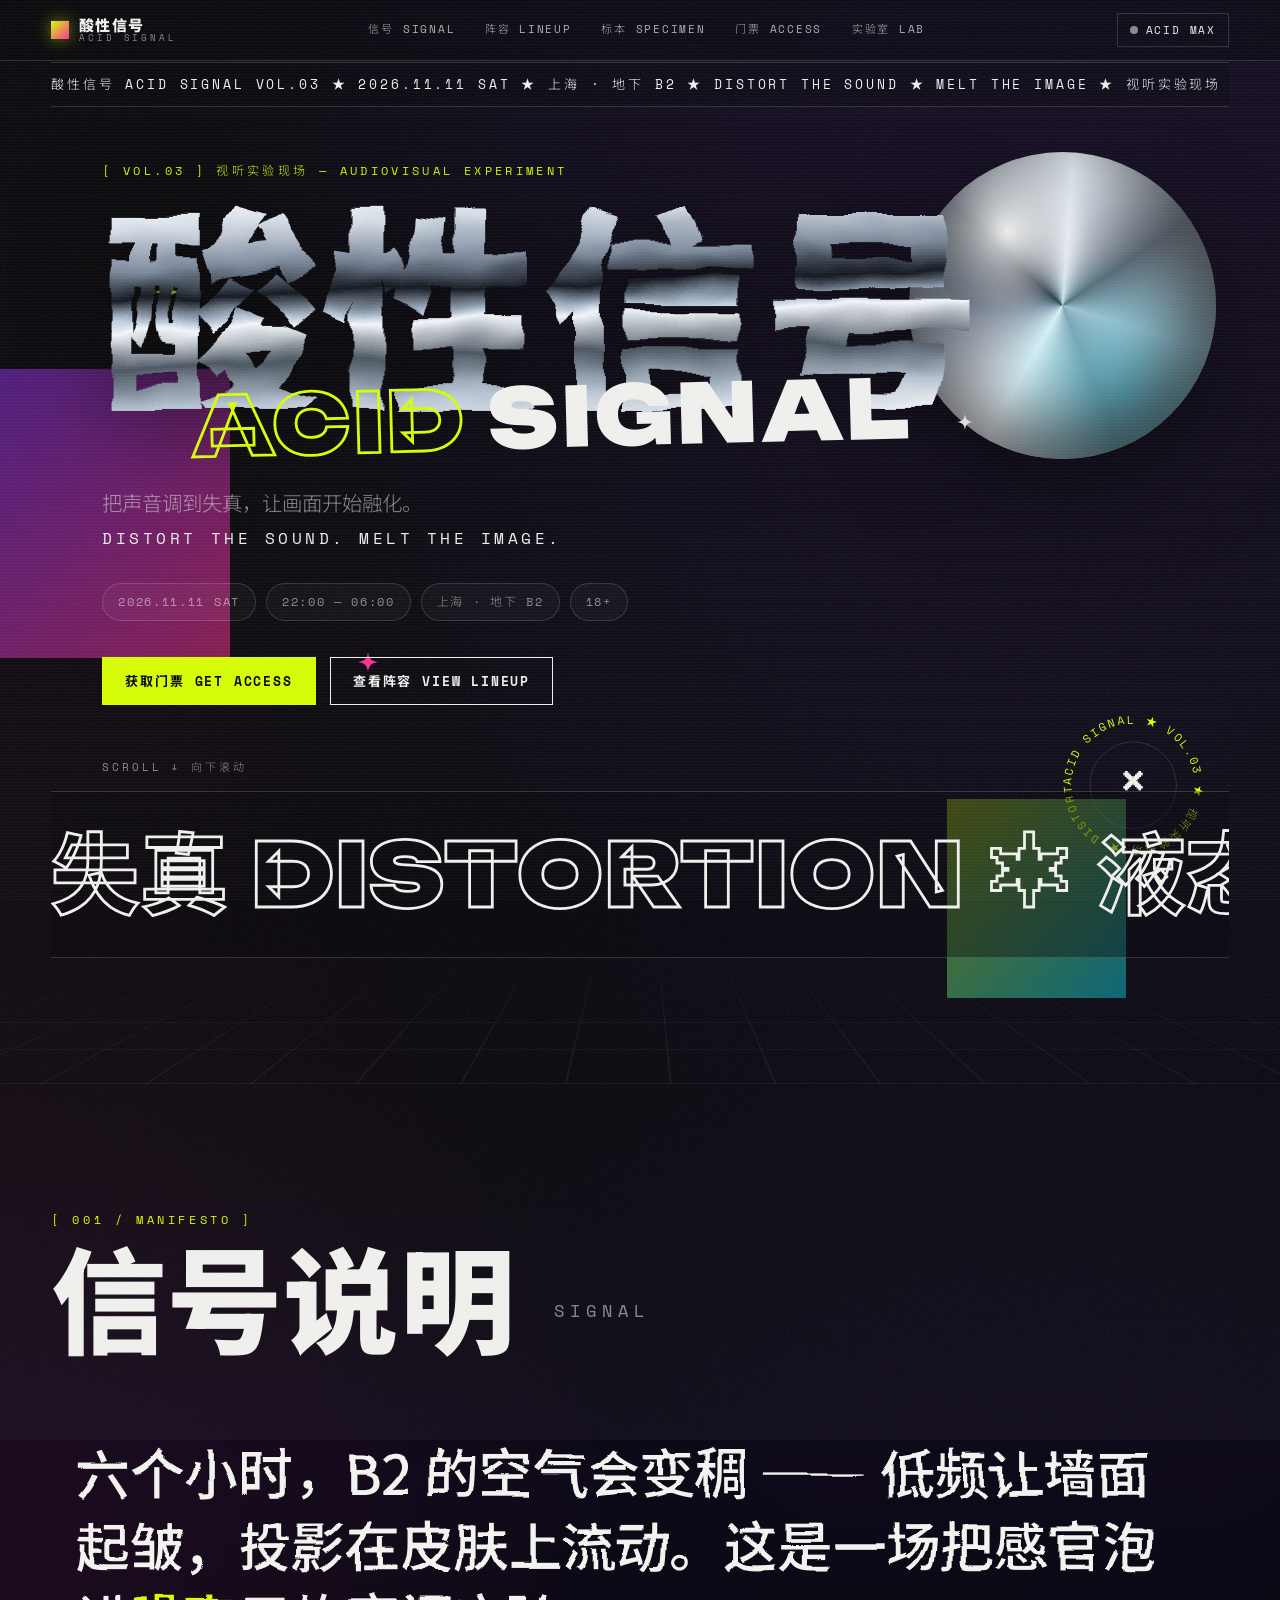
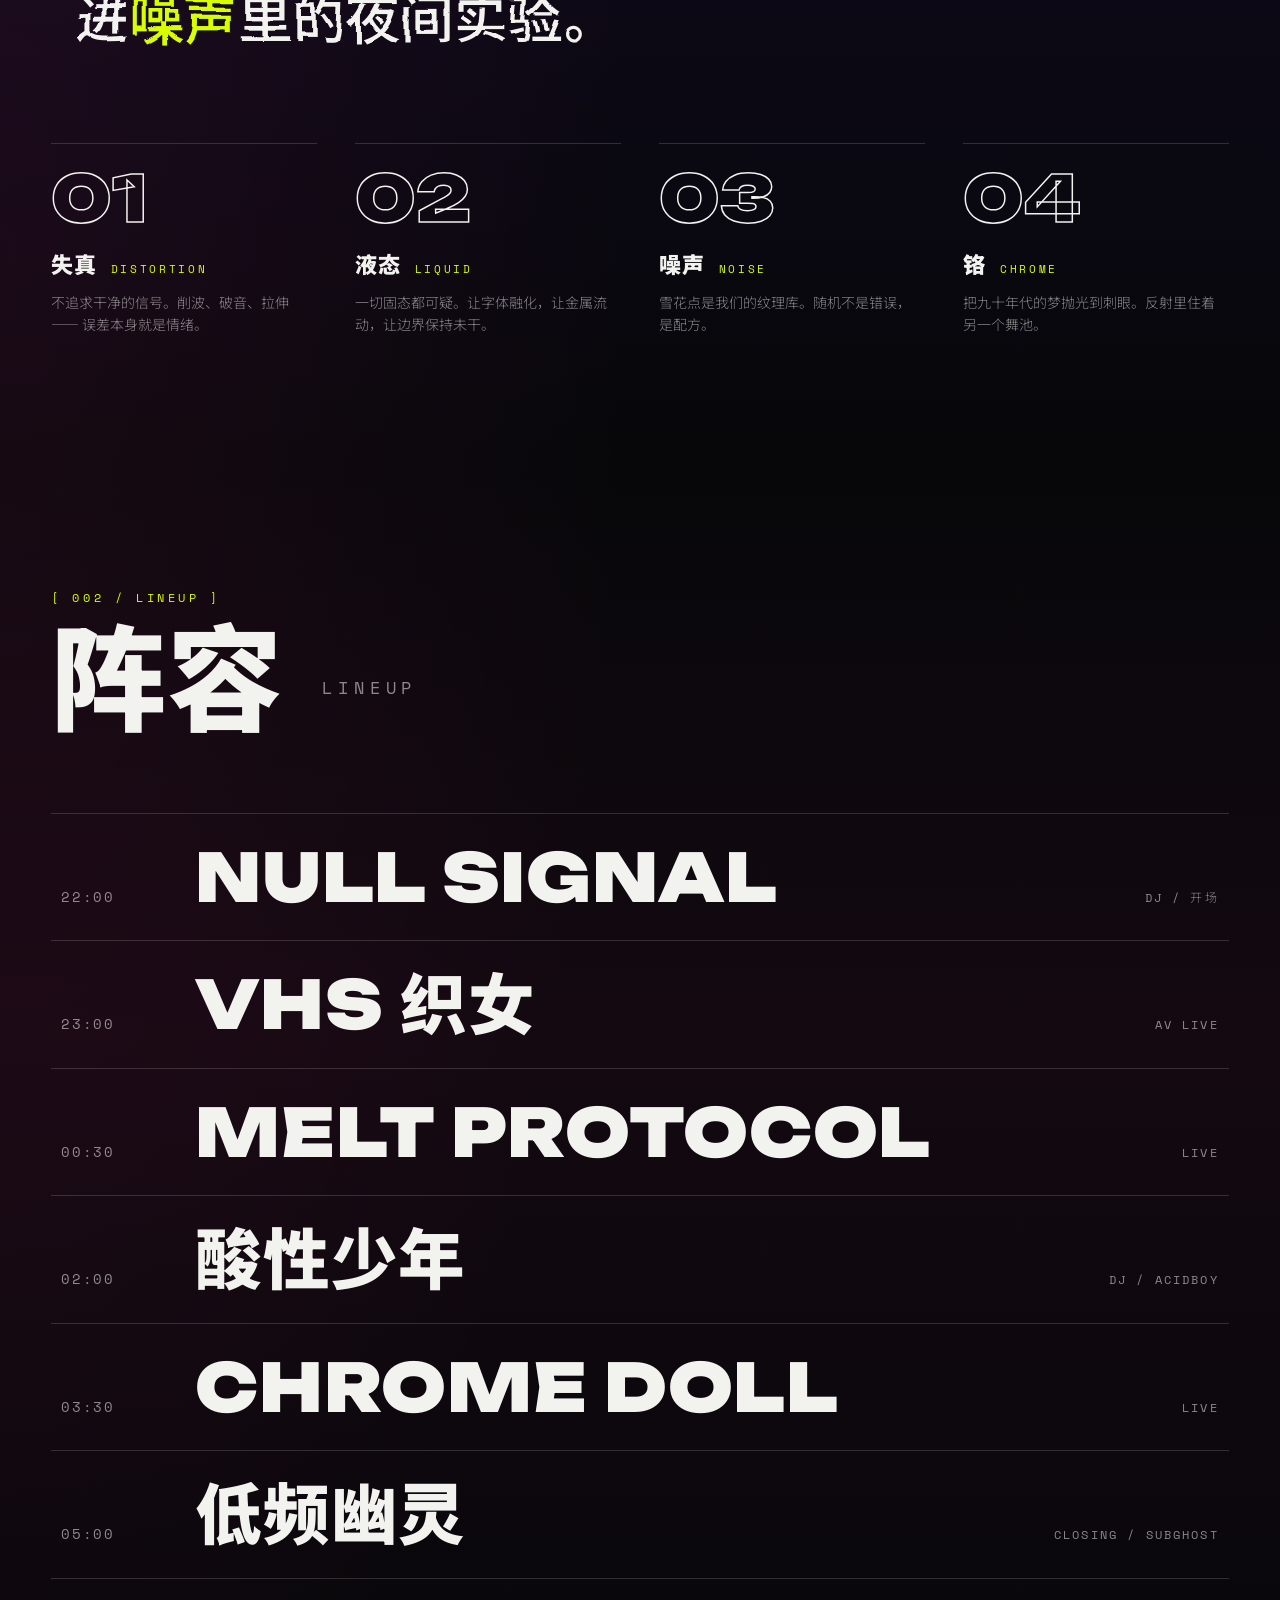
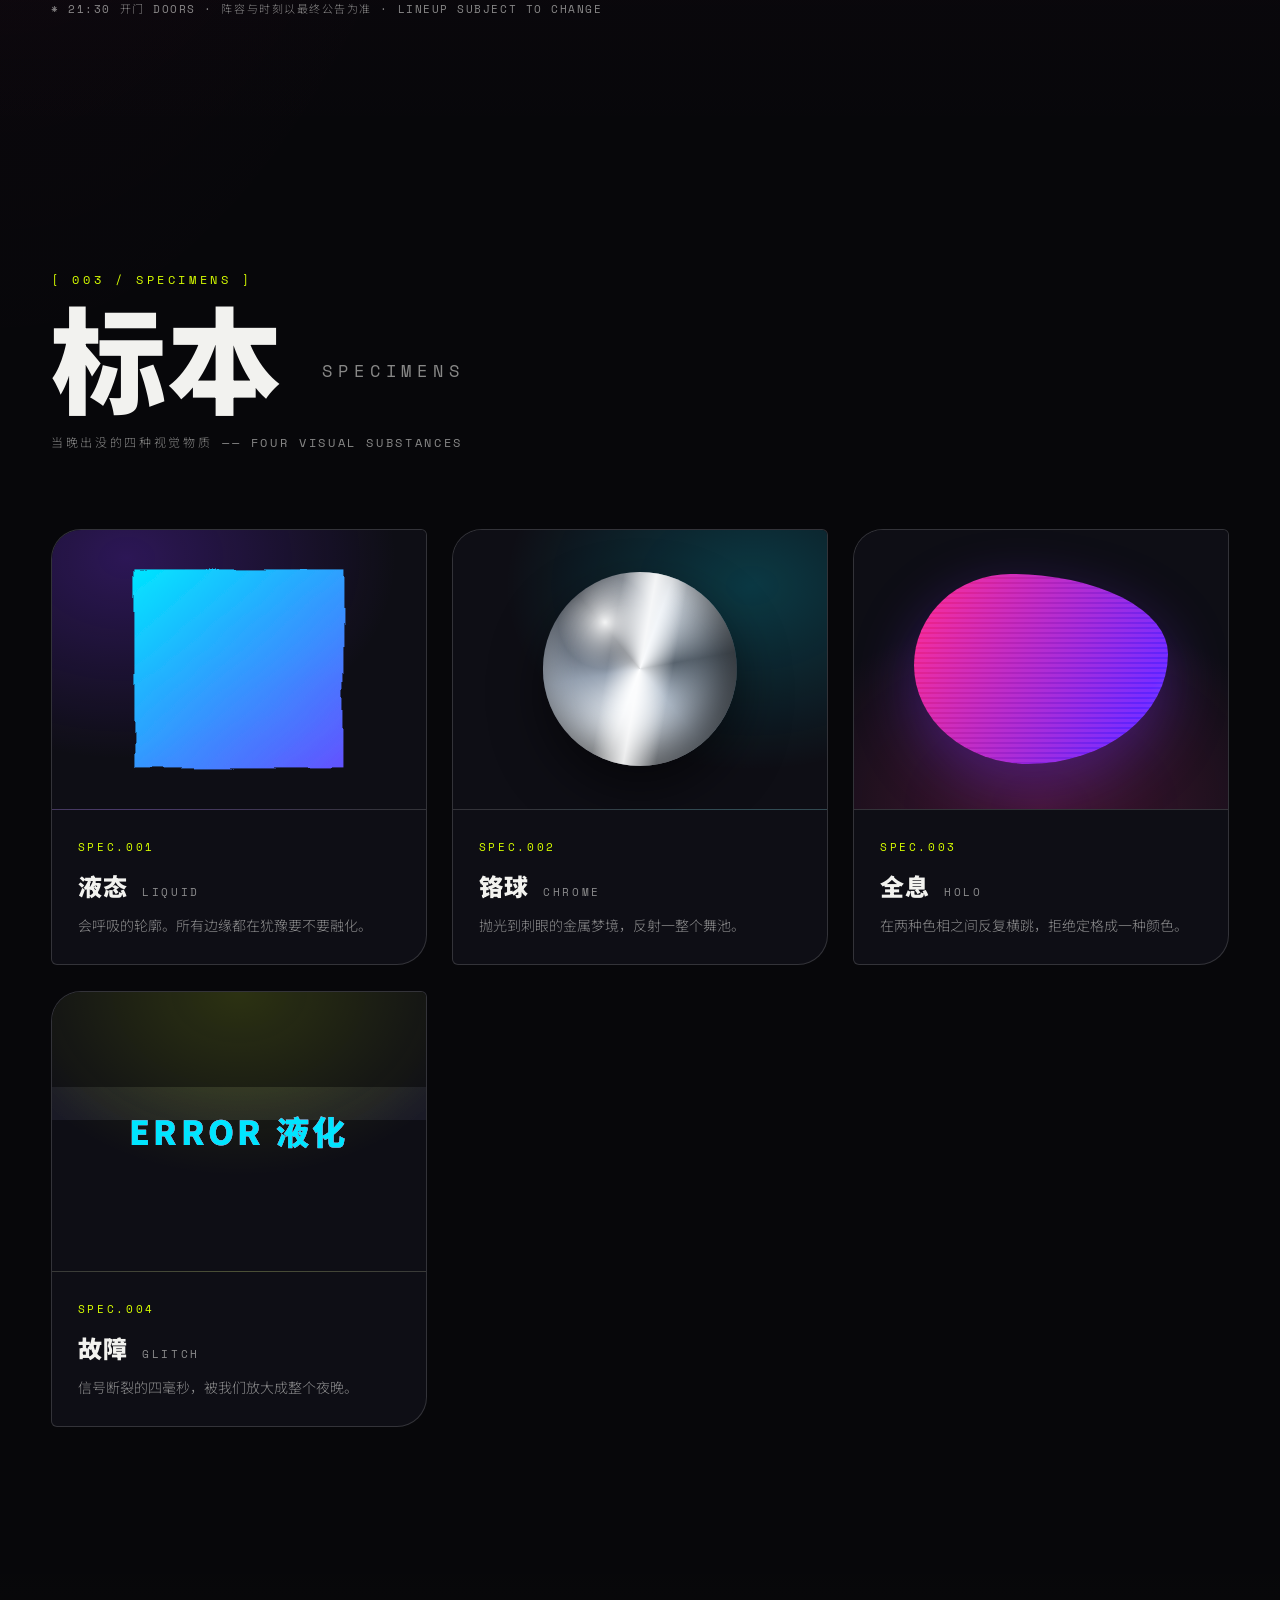
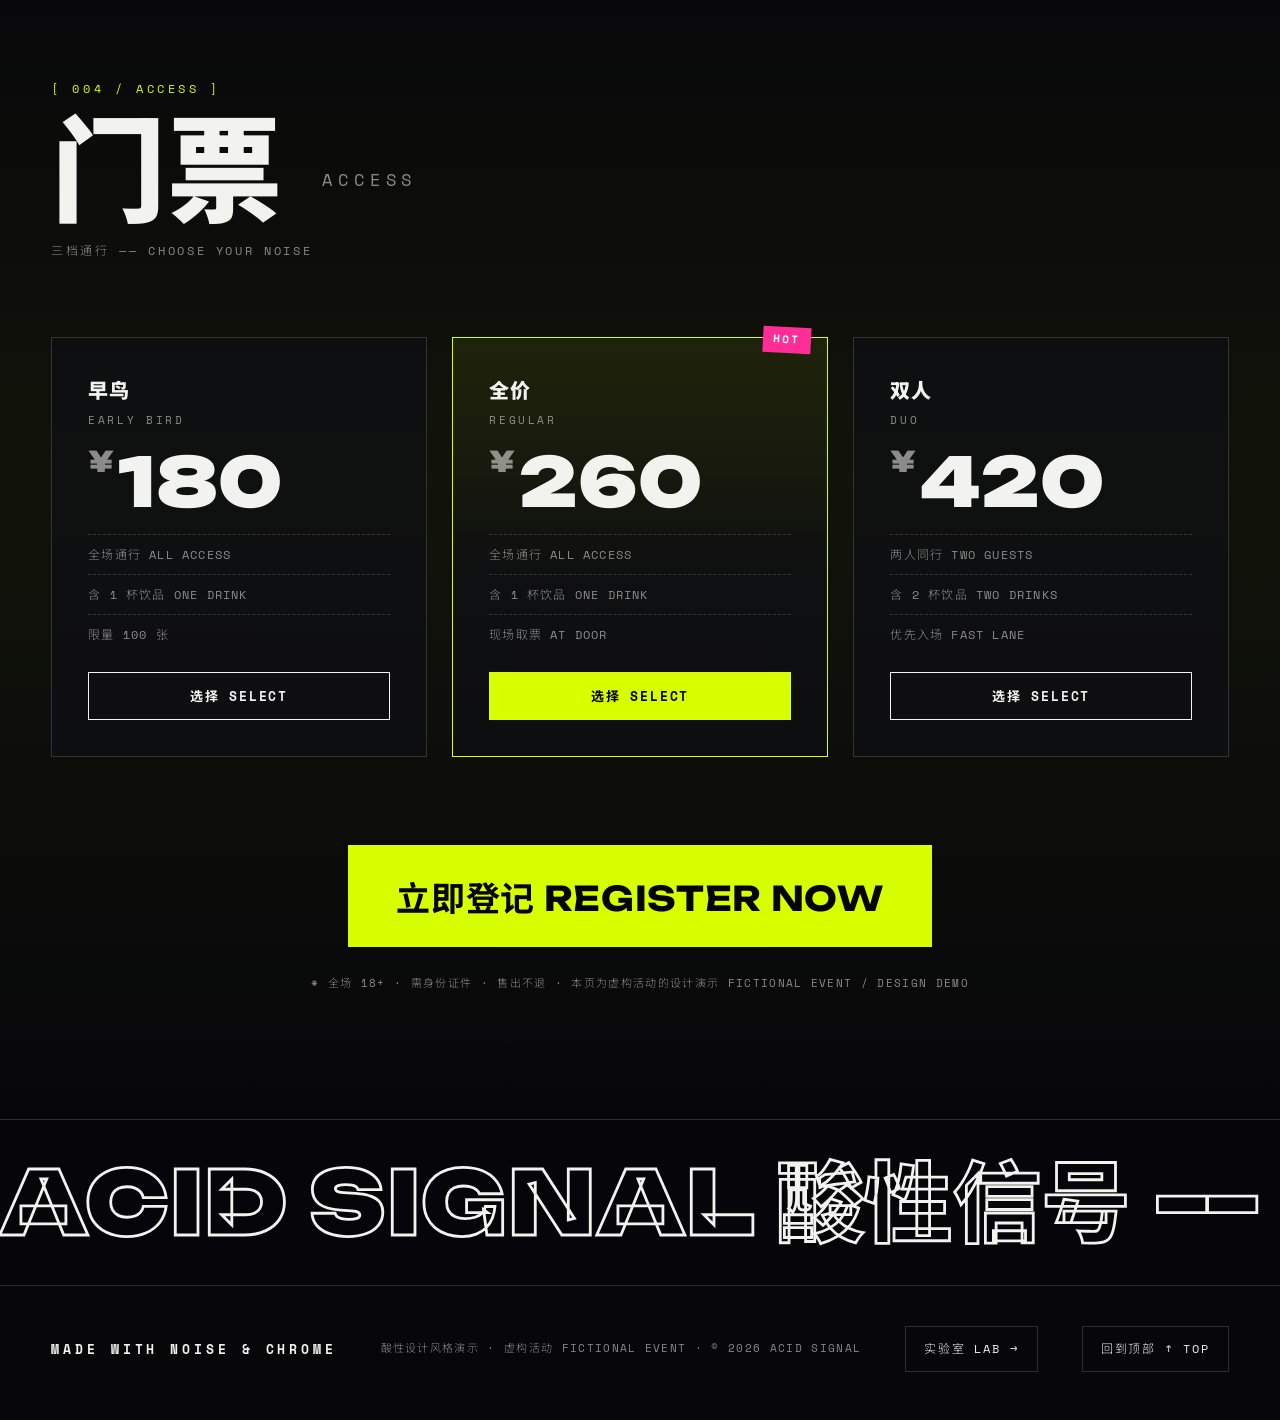
==== commit c0ab8558: "feat(lab): 三源参考合成方案独立分页 REF.SYNTH 001 - 新增 lab.html + lab.css：REF.01 Marathon 平面酸性 / REF.02 Apex 皮肤材" ====
--- a/index.html
+++ b/index.html
@@ -9,6 +9,7 @@
 <link rel="preconnect" href="https://fonts.gstatic.com" crossorigin>
 <link href="https://fonts.googleapis.com/css2?family=Unbounded:wght@400;700;900&family=Space+Mono:ital,wght@0,400;0,700;1,400&family=Noto+Sans+SC:wght@300;500;900&display=swap" rel="stylesheet">
 <link rel="stylesheet" href="style.css">
+<noscript><style>[data-reveal]{opacity:1 !important;transform:none !important}</style></noscript>
 <link rel="icon" href="data:image/svg+xml,%3Csvg xmlns='http://www.w3.org/2000/svg' viewBox='0 0 100 100'%3E%3Ctext y='.9em' font-size='90'%3E%E2%9C%A6%3C/text%3E%3C/svg%3E">
 </head>
 <body>
@@ -55,6 +56,7 @@
       <a href="#lineup">阵容 LINEUP</a>
       <a href="#specimen">标本 SPECIMEN</a>
       <a href="#access">门票 ACCESS</a>
+      <a href="lab.html">实验室 LAB</a>
     </nav>
     <div class="nav-act">
       <button class="acid-toggle" id="acidToggle" type="button" aria-pressed="false">
@@ -321,6 +323,7 @@
     <div class="footer-meta">
       <p class="footer-credit" data-wave>MADE WITH NOISE &amp; CHROME</p>
       <p class="fine">酸性设计风格演示 · 虚构活动 FICTIONAL EVENT · © 2026 ACID SIGNAL</p>
+      <a class="to-top" href="lab.html">实验室 LAB →</a>
       <a class="to-top" href="#top">回到顶部 ↑ TOP</a>
     </div>
   </footer>
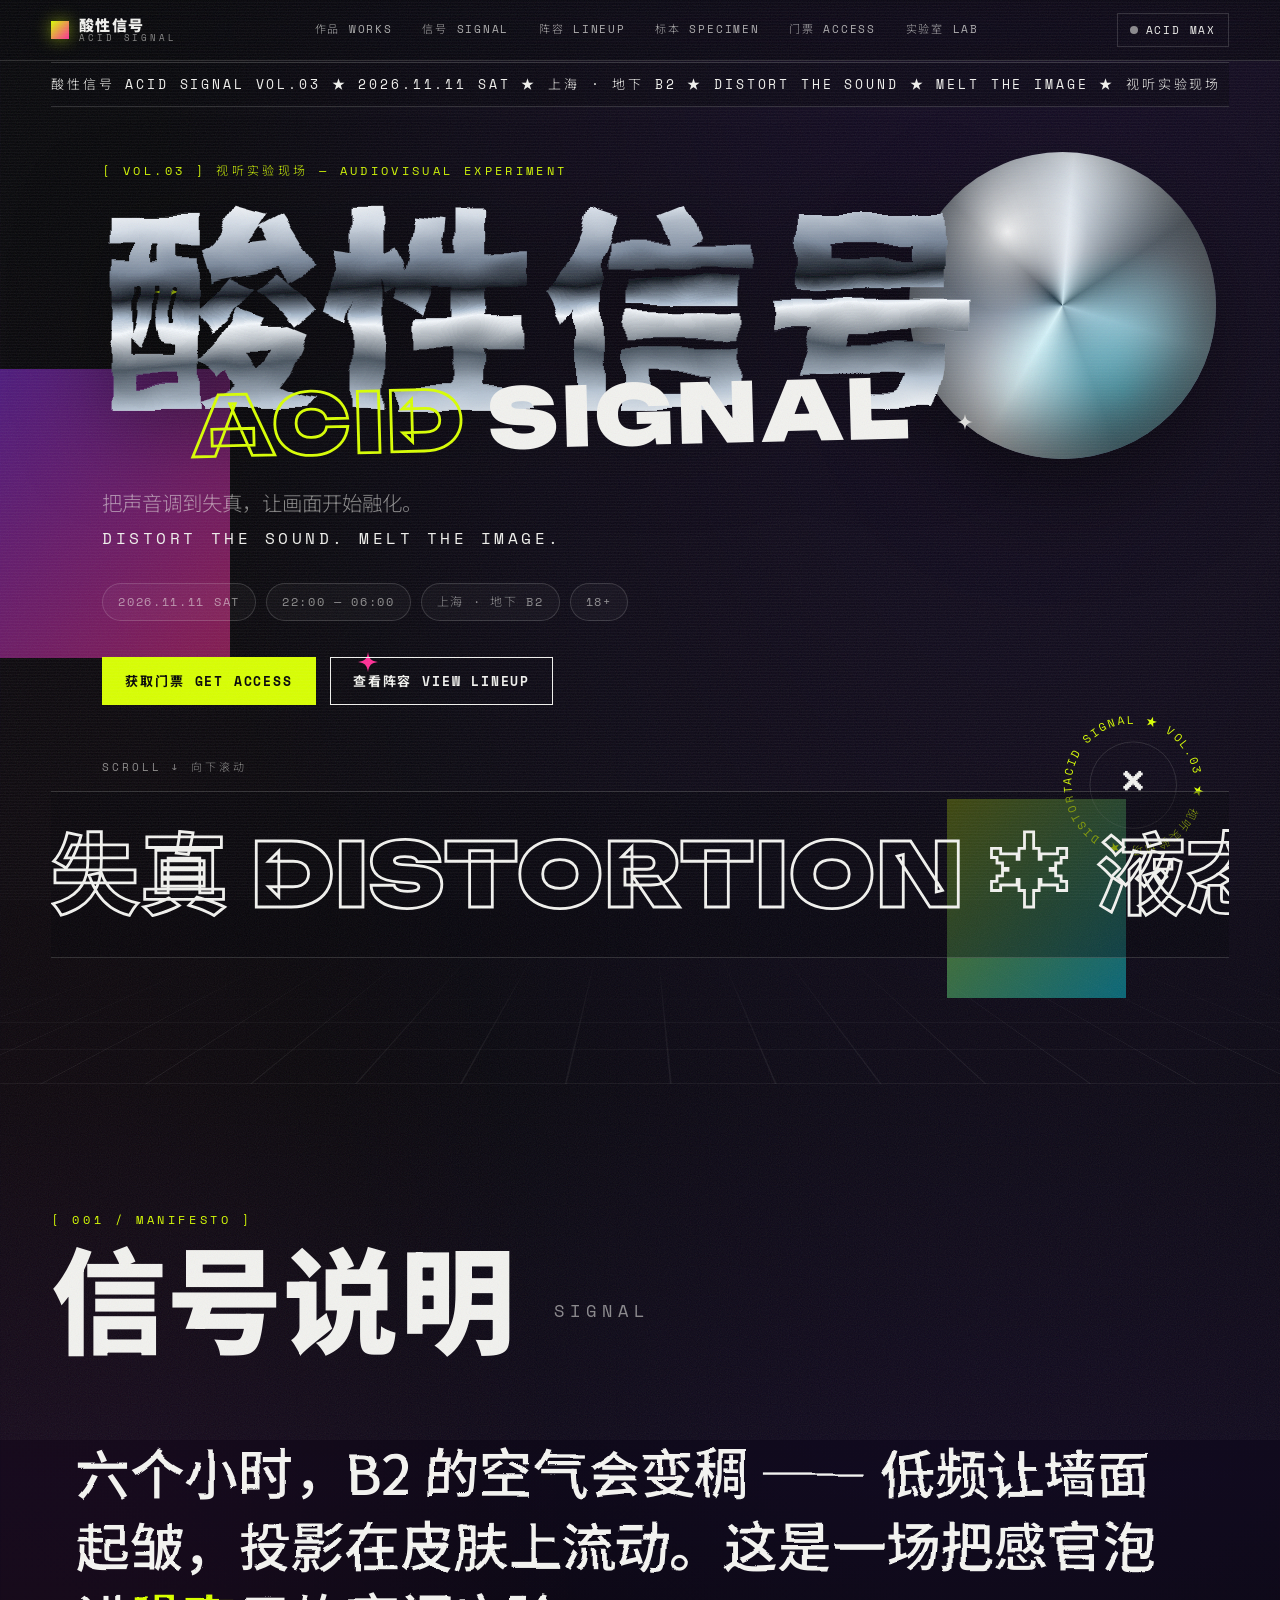
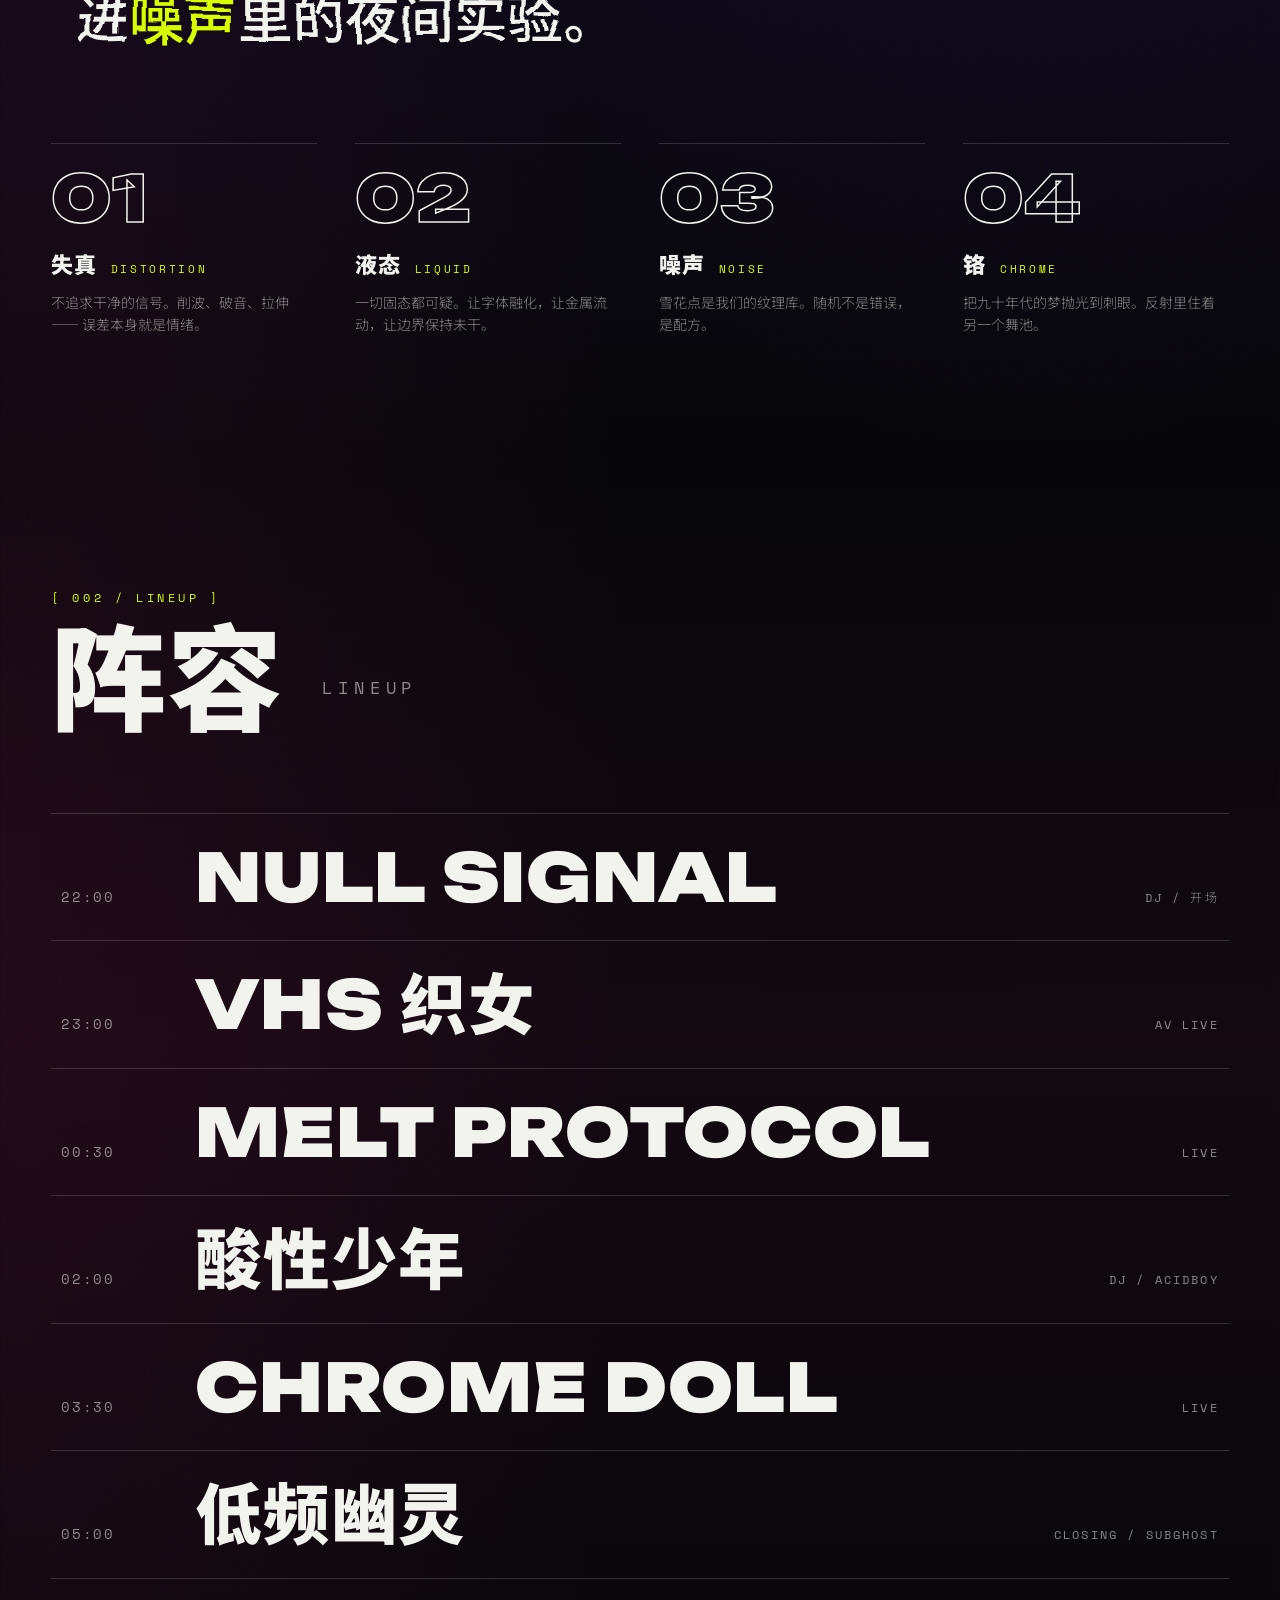
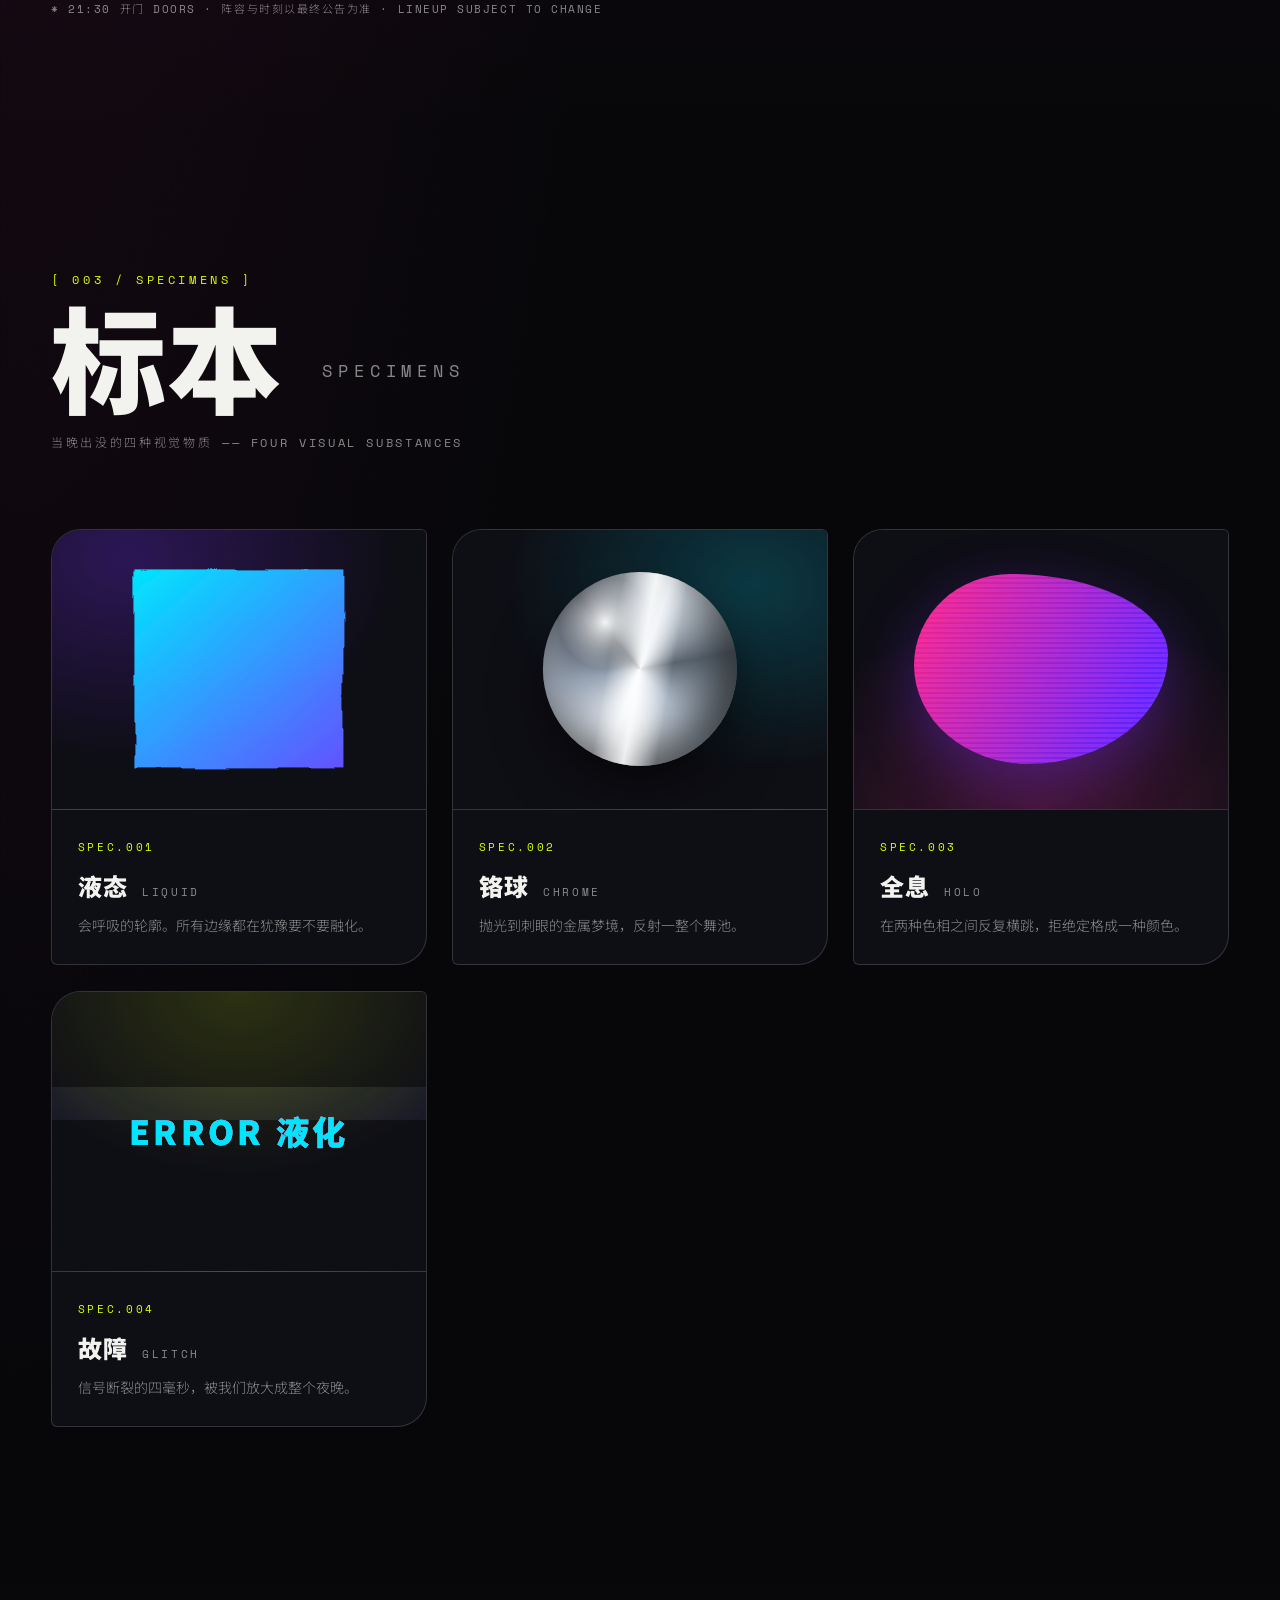
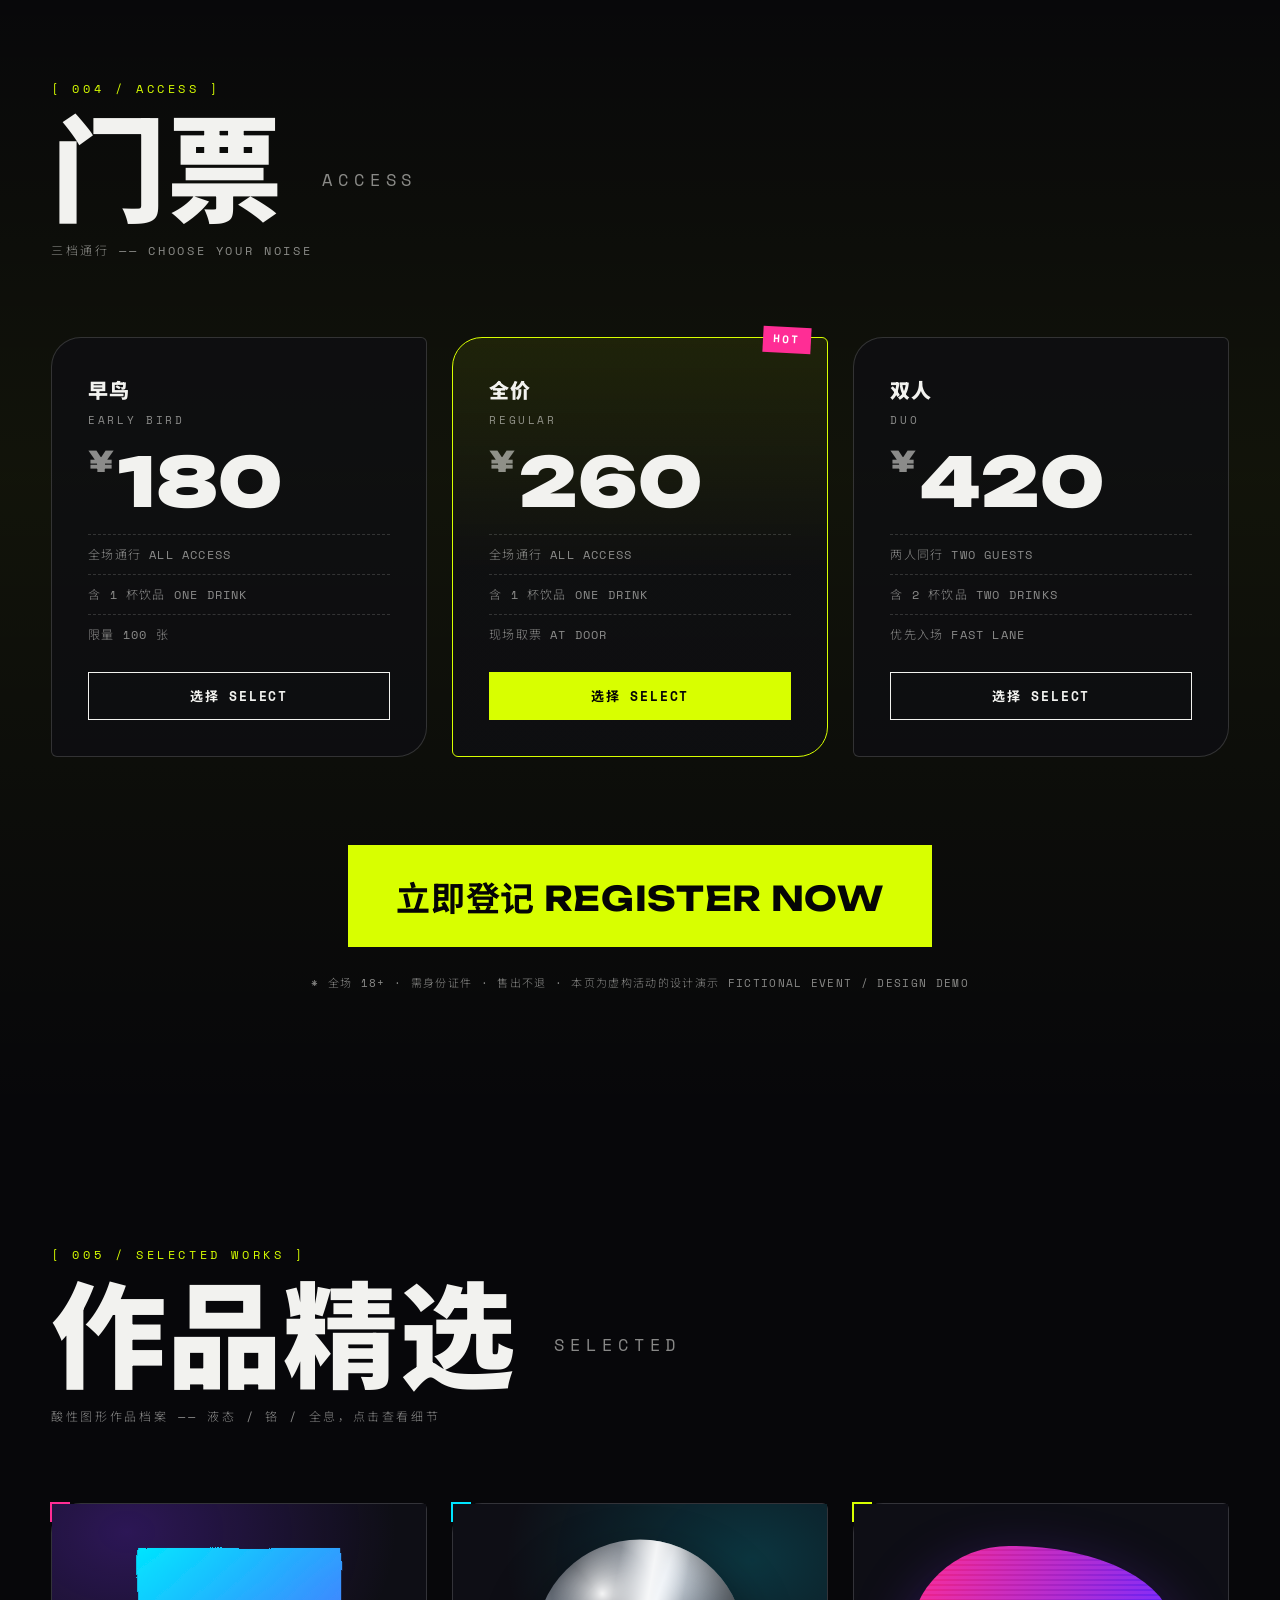
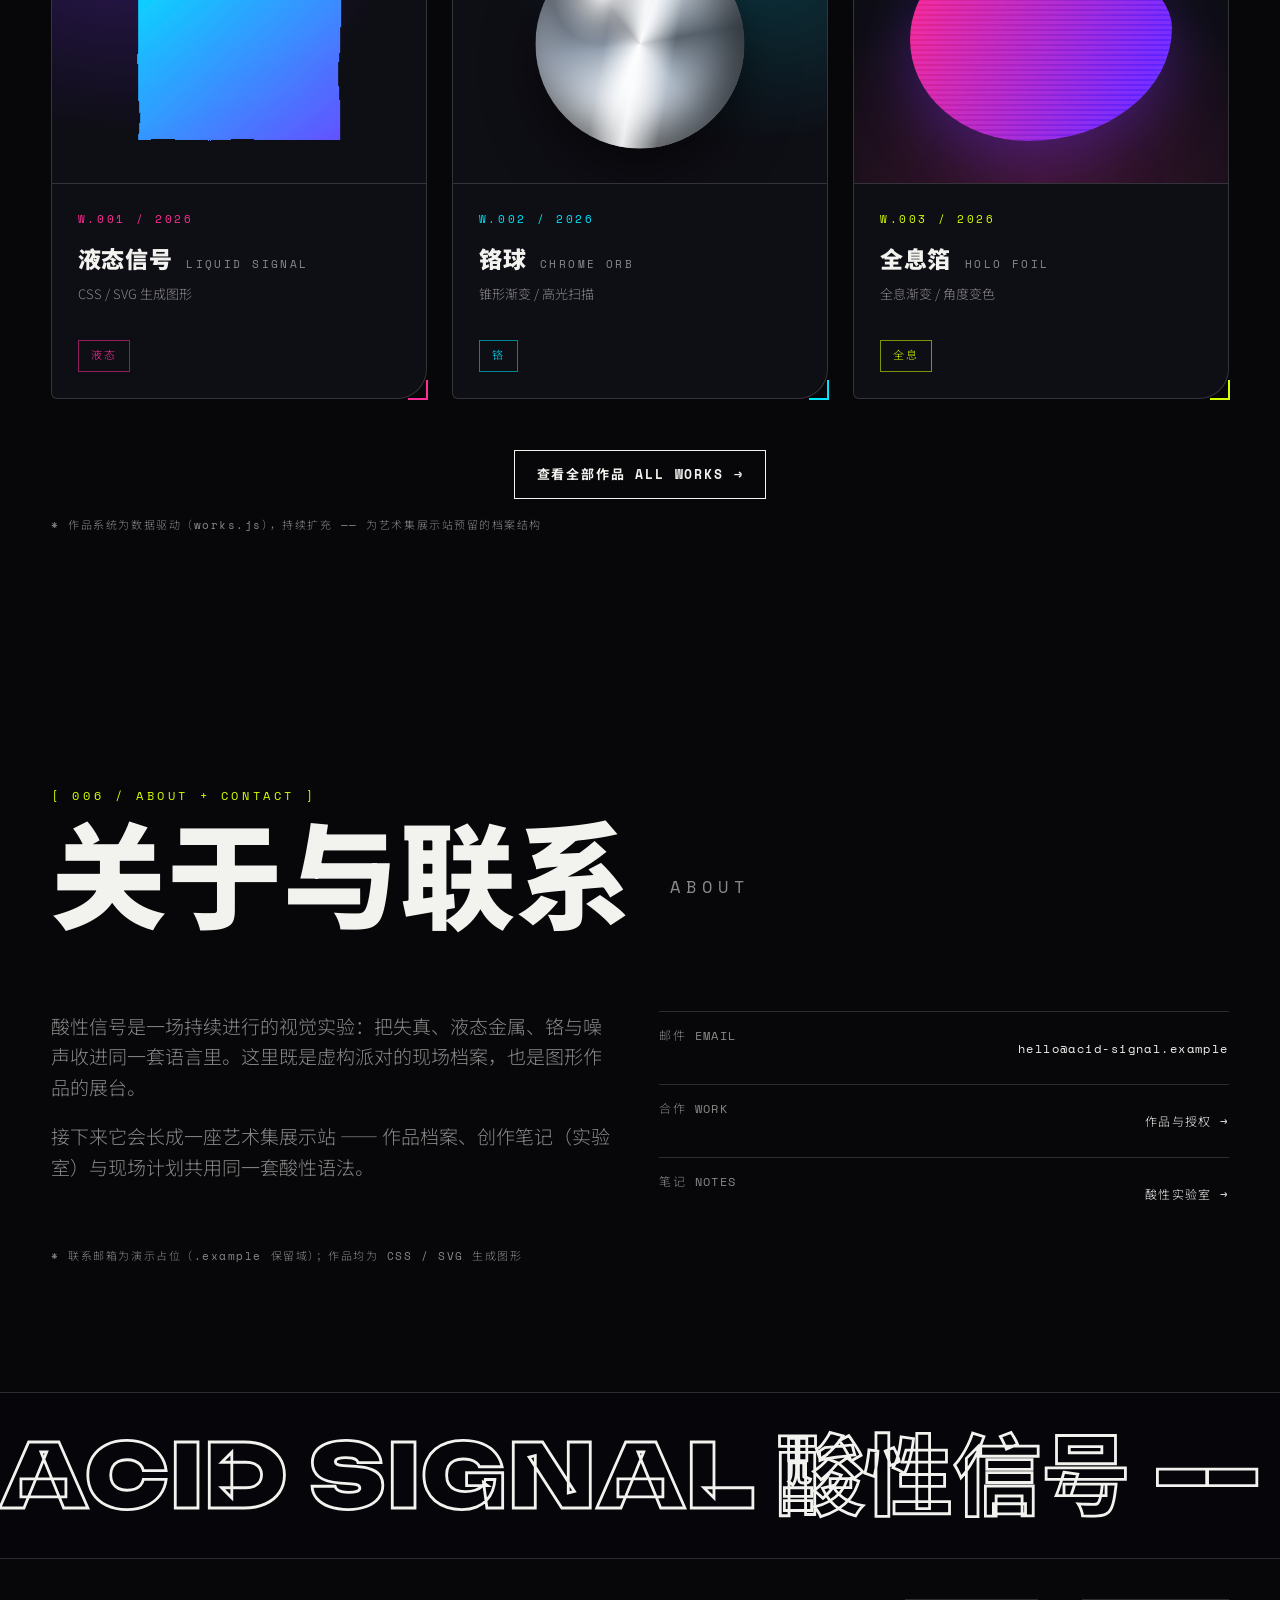
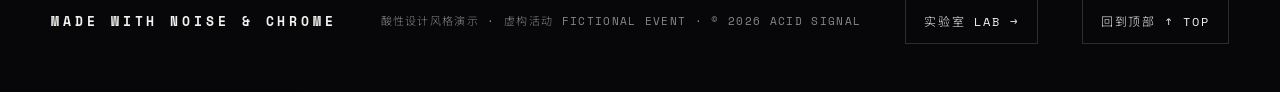
==== commit a7a0d805: "feat(site): 作品档案系统与艺术集改造骨架，全站质感审查 12/12 清零 - 新增 works.html + works.js + works.css：数据驱动作品墙（8 件）+ 分类筛选" ====
--- a/index.html
+++ b/index.html
@@ -9,6 +9,7 @@
 <link rel="preconnect" href="https://fonts.gstatic.com" crossorigin>
 <link href="https://fonts.googleapis.com/css2?family=Unbounded:wght@400;700;900&family=Space+Mono:ital,wght@0,400;0,700;1,400&family=Noto+Sans+SC:wght@300;500;900&display=swap" rel="stylesheet">
 <link rel="stylesheet" href="style.css">
+<link rel="stylesheet" href="works.css">
 <noscript><style>[data-reveal]{opacity:1 !important;transform:none !important}</style></noscript>
 <link rel="icon" href="data:image/svg+xml,%3Csvg xmlns='http://www.w3.org/2000/svg' viewBox='0 0 100 100'%3E%3Ctext y='.9em' font-size='90'%3E%E2%9C%A6%3C/text%3E%3C/svg%3E">
 </head>
@@ -52,6 +53,7 @@
       <span class="brand-name">酸性信号<em>ACID SIGNAL</em></span>
     </a>
     <nav class="nav-links" aria-label="页面导航">
+      <a href="works.html">作品 WORKS</a>
       <a href="#signal">信号 SIGNAL</a>
       <a href="#lineup">阵容 LINEUP</a>
       <a href="#specimen">标本 SPECIMEN</a>
@@ -310,6 +312,42 @@
       <p class="access-note">* 全场 18+ · 需身份证件 · 售出不退 · 本页为虚构活动的设计演示 FICTIONAL EVENT / DESIGN DEMO</p>
     </section>
 
+    <!-- SELECTED WORKS -->
+    <section class="works-preview" id="works">
+      <header class="sec-head" data-reveal>
+        <p class="sec-idx">[ 005 / SELECTED WORKS ]</p>
+        <h2 class="sec-title"><span class="glitch" data-text="作品精选">作品精选</span> <em>SELECTED</em></h2>
+        <p class="sec-en">酸性图形作品档案 —— 液态 / 铬 / 全息，点击查看细节</p>
+      </header>
+      <div class="mat-grid" data-works-featured="3"></div>
+      <div class="works-more" data-reveal>
+        <a class="btn btn-ghost magnetic" href="works.html">查看全部作品 ALL WORKS →</a>
+      </div>
+      <p class="works-preview-note">* 作品系统为数据驱动（works.js），持续扩充 —— 为艺术集展示站预留的档案结构</p>
+    </section>
+
+    <!-- ABOUT + CONTACT -->
+    <section class="about" id="about">
+      <header class="sec-head" data-reveal>
+        <p class="sec-idx">[ 006 / ABOUT + CONTACT ]</p>
+        <h2 class="sec-title"><span class="glitch" data-text="关于与联系">关于与联系</span> <em>ABOUT</em></h2>
+      </header>
+      <div class="about-grid">
+        <div class="about-copy" data-reveal>
+          <p>酸性信号是一场持续进行的视觉实验：把失真、液态金属、铬与噪声收进同一套语言里。这里既是虚构派对的现场档案，也是图形作品的展台。</p>
+          <p>接下来它会长成一座艺术集展示站 —— 作品档案、创作笔记（实验室）与现场计划共用同一套酸性语法。</p>
+        </div>
+        <div class="about-contact" data-reveal style="--d:1">
+          <ul>
+            <li><span class="k">邮件 EMAIL</span> <a href="mailto:hello@acid-signal.example">hello@acid-signal.example</a></li>
+            <li><span class="k">合作 WORK</span> <a href="works.html">作品与授权 →</a></li>
+            <li><span class="k">笔记 NOTES</span> <a href="lab.html">酸性实验室 →</a></li>
+          </ul>
+        </div>
+      </div>
+      <p class="about-note">* 联系邮箱为演示占位（.example 保留域）；作品均为 CSS / SVG 生成图形</p>
+    </section>
+
   </main>
 
   <!-- FOOTER -->
@@ -329,5 +367,6 @@
   </footer>
 
   <script src="main.js"></script>
+  <script src="works.js"></script>
 </body>
 </html>
--- a/style.css
+++ b/style.css
@@ -19,7 +19,150 @@
   --cn: "Noto Sans SC", "PingFang SC", "Microsoft YaHei", "Hiragino Sans GB", sans-serif;
   --grain-op: 0.085;
   --marq-dur: 26s;
-}
+  --r-card: 30px 6px 30px 6px;
+}
+
+/* ============================================================
+   共享组件层：作品 / 材质卡（全站复用，艺术集骨架的卡片系统）
+   ============================================================ */
+.work-card {
+  display: block;
+  text-decoration: none;
+  color: inherit;
+}
+.work-card:hover { border-color: var(--acid); }
+
+.mat-grid {
+  display: grid;
+  grid-template-columns: repeat(auto-fit, minmax(min(100%, 300px), 1fr));
+  gap: clamp(16px, 2vw, 28px);
+  max-width: 1440px;
+  margin-inline: auto;
+}
+.mat-card {
+  --glow: var(--acid);
+  position: relative;
+  border: 1px solid var(--line);
+  border-radius: var(--r-card);
+  background: var(--bg-2);
+  transition: transform 0.2s ease-out, border-color 0.3s, box-shadow 0.3s;
+  box-shadow: 0 0 0 transparent;
+}
+.mat-card:nth-child(1) { --glow: var(--pink); }
+.mat-card:nth-child(2) { --glow: var(--cyan); }
+.mat-card:nth-child(3) { --glow: var(--acid); }
+.mat-card:hover {
+  border-color: var(--glow);
+  box-shadow: 0 0 36px color-mix(in srgb, var(--glow) 30%, transparent);
+}
+/* 角标框 */
+.mat-card::before, .mat-card::after {
+  content: "";
+  position: absolute;
+  width: 18px; height: 18px;
+  border: 2px solid var(--glow);
+  pointer-events: none;
+}
+.mat-card::before { top: -2px; left: -2px; border-right: 0; border-bottom: 0; }
+.mat-card::after { bottom: -2px; right: -2px; border-left: 0; border-top: 0; }
+
+.mat-art {
+  position: relative;
+  aspect-ratio: 4 / 3;
+  overflow: hidden;
+  border-bottom: 1px solid var(--line);
+}
+.mat-meta { padding: 20px clamp(18px, 2vw, 26px) 26px; }
+.mat-idx {
+  font-family: var(--mono);
+  font-size: 11px;
+  letter-spacing: 0.24em;
+  color: var(--glow);
+}
+.mat-name {
+  font-family: var(--cn);
+  font-weight: 900;
+  font-size: 23px;
+  letter-spacing: 0.03em;
+  margin: 10px 0 8px;
+}
+.mat-name em {
+  font-family: var(--mono);
+  font-style: normal; font-weight: 400;
+  font-size: 11px;
+  letter-spacing: 0.22em;
+  color: var(--dim);
+  margin-left: 8px;
+}
+.mat-cite { font-size: 13px; color: var(--dim); min-height: 3.2em; }
+.mat-tag {
+  display: inline-block;
+  margin-top: 14px;
+  font-family: var(--mono);
+  font-size: 11px;
+  letter-spacing: 0.18em;
+  color: var(--glow);
+  border: 1px solid color-mix(in srgb, var(--glow) 55%, transparent);
+  padding: 6px 12px;
+}
+
+/* 材质词汇：全息箔 / 液态铬 / 反应式 */
+.art-holo-foil {
+  background: linear-gradient(115deg, #ff2d95, #7b2dff, #00e5ff, #d8ff00, #ff2d95);
+  background-size: 320% 320%;
+  animation: holo 6s linear infinite, angleshift 5s ease-in-out infinite;
+}
+@keyframes angleshift { 0%, 100% { filter: hue-rotate(0deg); } 50% { filter: hue-rotate(42deg); } }
+.sheen {
+  position: absolute; inset: -30%;
+  background: linear-gradient(105deg, transparent 42%, rgba(255, 255, 255, 0.8) 50%, transparent 58%);
+  mix-blend-mode: screen;
+  animation: sheenpass 4.2s ease-in-out infinite;
+}
+@keyframes sheenpass {
+  0%, 100% { transform: translateX(-42%) rotate(6deg); }
+  50%      { transform: translateX(42%) rotate(6deg); }
+}
+
+.art-liquid-chrome { background: radial-gradient(120% 120% at 70% 20%, rgba(0, 229, 255, 0.16), transparent 55%), var(--bg-2); }
+.art-liquid-chrome .chrome-orb {
+  width: 58%;
+  animation: blob 8s ease-in-out infinite;
+}
+
+.art-reactive { display: flex; gap: 10px; padding: 18px; }
+.stage {
+  position: relative;
+  flex: 1;
+  border: 1px solid var(--line);
+  overflow: hidden;
+}
+.stage i {
+  position: absolute; left: 8px; bottom: 8px;
+  font-family: var(--mono);
+  font-style: normal;
+  font-size: 10px;
+  letter-spacing: 0.14em;
+  color: var(--ink);
+}
+.st-1 { background: linear-gradient(180deg, rgba(0, 229, 255, 0.75), rgba(123, 45, 255, 0.35)); animation: stagepulse 3s ease-in-out infinite; }
+.st-2 { background: linear-gradient(180deg, rgba(123, 45, 255, 0.8), rgba(255, 45, 149, 0.4)); animation: stagepulse 3s ease-in-out 0.5s infinite; }
+.st-3 { background: linear-gradient(180deg, rgba(255, 45, 149, 0.85), rgba(216, 255, 0, 0.45)); animation: stagepulse 3s ease-in-out 1s infinite; }
+@keyframes stagepulse {
+  0%, 100% { box-shadow: inset 0 0 0 transparent; }
+  50%      { box-shadow: inset 0 0 26px rgba(255, 255, 255, 0.5); }
+}
+.shimmer {
+  position: absolute; top: 0; bottom: 0; left: -30%;
+  width: 24%;
+  background: linear-gradient(100deg, transparent, rgba(255, 255, 255, 0.55), transparent);
+  animation: shimmersweep 2.8s linear infinite;
+}
+@keyframes shimmersweep { to { transform: translateX(560%); } }
+
+html.acid-max .art-holo-foil { animation-duration: 2.5s, 2.2s; }
+html.acid-max .shimmer { animation-duration: 1.1s; }
+html.acid-max .st-1, html.acid-max .st-2, html.acid-max .st-3 { animation-duration: 1.2s; }
 html.acid-max {
   --grain-op: 0.17;
   --marq-dur: 11s;
@@ -718,7 +861,7 @@
 .spec {
   position: relative;
   border: 1px solid var(--line);
-  border-radius: 30px 6px 30px 6px;
+  border-radius: var(--r-card);
   background: var(--bg-2);
   overflow: hidden;
   transition: transform 0.2s ease-out, border-color 0.3s;
@@ -858,6 +1001,7 @@
   display: flex; flex-direction: column;
   gap: 18px;
   border: 1px solid var(--line);
+  border-radius: var(--r-card);
   padding: clamp(24px, 3vw, 36px);
   background: rgba(14, 14, 21, 0.6);
   transition: transform 0.3s, border-color 0.3s;
@@ -959,7 +1103,9 @@
   html { scroll-padding-top: 124px; }
   .nav { flex-wrap: wrap; row-gap: 4px; }
   .nav-links { order: 3; width: 100%; padding-bottom: 2px; }
-  .nav-links a { font-size: 10px; letter-spacing: 0.1em; padding: 4px 2px; }
+  .nav-links a { font-size: 10px; letter-spacing: 0.1em; padding: 13px 8px; }
+  .acid-toggle { padding: 11px 14px; }
+  .brand { padding-block: 7px; }
   .sticker { display: none; }
   .act { grid-template-columns: 64px 1fr; gap: 14px; }
   .act-meta { grid-column: 2; }
--- a/works.css
+++ b/works.css
@@ -0,0 +1,273 @@
+/* ============================================================
+   作品系统 —— 作品墙 / 筛选 / 详情灯箱
+   复用 style.css 与 lab.css 的材质词汇（.liquid-blob / .chrome-orb /
+   .holo-panel / .glitch-stack / .stage / .sheen）
+   ============================================================ */
+
+/* ---------- 作品页 hero（压缩版） ---------- */
+.lab-hero.works-hero {
+  min-height: 54vh;
+  gap: clamp(18px, 3vh, 36px);
+}
+
+/* ---------- 筛选条 ---------- */
+.filter-bar {
+  display: flex;
+  flex-wrap: wrap;
+  gap: 10px;
+  max-width: 1440px;
+  margin-inline: auto;
+  margin-bottom: clamp(28px, 4vw, 48px);
+}
+.filter-chip {
+  font-family: var(--mono);
+  font-size: 12px;
+  letter-spacing: 0.14em;
+  color: var(--ink);
+  background: transparent;
+  border: 1px solid var(--line);
+  border-radius: 999px;
+  padding: 12px 18px;
+  min-height: 44px;
+  cursor: pointer;
+  transition: 0.3s;
+}
+.filter-chip:hover { border-color: var(--acid); color: var(--acid); }
+.filter-chip.on {
+  background: var(--acid);
+  border-color: var(--acid);
+  color: #050505;
+  font-weight: 700;
+}
+
+/* ---------- 作品卡 ---------- */
+.works-count {
+  font-family: var(--mono);
+  font-size: 12px;
+  letter-spacing: 0.24em;
+  color: var(--acid);
+}
+
+/* ---------- 作品图形语言 ---------- */
+.wa { position: absolute; inset: 0; overflow: hidden; }
+.wa-liquid { background: radial-gradient(120% 120% at 20% 10%, rgba(123, 45, 255, 0.28), transparent 60%), var(--bg-2); }
+.wa-liquid .liquid-blob { width: 54%; }
+.wa-chrome { background: radial-gradient(120% 120% at 80% 20%, rgba(0, 229, 255, 0.18), transparent 55%), var(--bg-2); }
+.wa-chrome .chrome-orb { width: 56%; }
+.wa-holo { background: radial-gradient(120% 120% at 50% 100%, rgba(255, 45, 149, 0.2), transparent 60%), var(--bg-2); }
+.wa-holo .holo-panel { inset: 15%; }
+.wa-glitch { background: radial-gradient(120% 120% at 50% 0%, rgba(216, 255, 0, 0.14), transparent 55%), var(--bg-2); }
+.wa-reactive { display: flex; gap: 10px; padding: 16px; background: var(--bg-2); }
+.wa-reactive .stage { flex: 1; position: relative; border: 1px solid var(--line); overflow: hidden; }
+.wa-reactive .stage i {
+  position: absolute; left: 8px; bottom: 8px;
+  font-family: var(--mono); font-style: normal;
+  font-size: 10px; letter-spacing: 0.14em; color: var(--ink);
+}
+.wa-reactive .shimmer {
+  position: absolute; top: 0; bottom: 0; left: -30%;
+  width: 24%;
+  background: linear-gradient(100deg, transparent, rgba(255, 255, 255, 0.55), transparent);
+  animation: shimmersweep 2.8s linear infinite;
+}
+
+.wa-flat, .wa-sticker {
+  background:
+    radial-gradient(100% 100% at 85% 15%, rgba(255, 45, 149, 0.16), transparent 55%),
+    radial-gradient(100% 100% at 10% 90%, rgba(216, 255, 0, 0.1), transparent 55%),
+    var(--bg-2);
+}
+.wf-shape { position: absolute; display: block; border: 3px solid var(--ink); }
+.wa-flat .s1, .wa-sticker .s1 {
+  width: 34%; aspect-ratio: 1;
+  left: 14%; top: 18%;
+  background: var(--acid);
+  transform: rotate(-4deg);
+}
+.wa-flat .s2, .wa-sticker .s2 {
+  width: 26%; aspect-ratio: 1;
+  right: 16%; bottom: 16%;
+  background: var(--pink);
+  transform: rotate(3deg);
+}
+.wa-sticker .s1 { border-radius: 50%; background: var(--cyan); }
+.wa-sticker .s2 { border-radius: 50%; width: 18%; background: var(--acid); }
+.wf-star {
+  position: absolute;
+  width: 15%;
+  right: 24%; top: 20%;
+  fill: var(--ink);
+}
+.wf-star.big { width: 22%; left: 42%; right: auto; top: 38%; fill: var(--pink); }
+.wf-glyph {
+  position: absolute;
+  left: 16%; bottom: 18%;
+  font-family: var(--cn);
+  font-weight: 900;
+  font-size: clamp(30px, 4vw, 52px);
+  color: var(--ink);
+  transform: rotate(-2deg);
+}
+.wa-sticker .wf-glyph { left: 44%; bottom: 14%; color: var(--acid); font-size: clamp(26px, 3.4vw, 44px); }
+
+.wa-halftone { background: var(--bg-2); }
+.wf-slant {
+  position: absolute; inset: 0 38% 0 0;
+  background: linear-gradient(160deg, rgba(123, 45, 255, 0.35), rgba(7, 7, 10, 0.9));
+  clip-path: polygon(0 0, 100% 0, 72% 100%, 0 100%);
+}
+.wf-dots {
+  position: absolute; inset: 0;
+  background: radial-gradient(circle, rgba(216, 255, 0, 0.5) 1.1px, transparent 1.5px) 0 0 / 9px 9px;
+  -webkit-mask-image: linear-gradient(120deg, #000 30%, transparent 85%);
+  mask-image: linear-gradient(120deg, #000 30%, transparent 85%);
+}
+.wf-hazard {
+  position: absolute; left: 0; right: 18%; top: 16%;
+  height: 16px;
+  background: repeating-linear-gradient(45deg, var(--acid) 0 10px, #0a0a0a 10px 20px);
+  border-block: 1px solid var(--line);
+}
+
+/* ---------- 详情灯箱 ---------- */
+.lightbox {
+  position: fixed; inset: 0;
+  z-index: 970;
+  display: grid;
+  place-items: center;
+  padding: clamp(12px, 3vw, 40px);
+}
+.lightbox[hidden] { display: none; }
+.lb-backdrop {
+  position: absolute; inset: 0;
+  background: rgba(7, 7, 10, 0.88);
+}
+.lb-card {
+  position: relative;
+  z-index: 1;
+  width: min(1080px, 100%);
+  max-height: 92vh;
+  overflow: auto;
+  display: grid;
+  grid-template-columns: 1.15fr 0.85fr;
+  border: 1px solid var(--line);
+  border-radius: var(--r-card);
+  background: var(--bg-2);
+}
+.lb-art {
+  position: relative;
+  min-height: 360px;
+  aspect-ratio: 4 / 3;
+  overflow: hidden;
+  border-right: 1px solid var(--line);
+  border-radius: var(--r-card) 0 0 var(--r-card);
+}
+.lb-meta {
+  padding: clamp(20px, 3vw, 36px);
+  display: flex;
+  flex-direction: column;
+  gap: 12px;
+}
+.lb-no {
+  font-family: var(--mono);
+  font-size: 11px;
+  letter-spacing: 0.24em;
+  color: var(--acid);
+}
+.lb-title {
+  font-family: var(--cn);
+  font-weight: 900;
+  font-size: clamp(24px, 2.6vw, 32px);
+  letter-spacing: 0.03em;
+}
+.lb-en {
+  font-family: var(--mono);
+  font-size: 11px;
+  letter-spacing: 0.22em;
+  color: var(--dim);
+}
+.lb-desc { font-size: 14px; color: var(--ink); }
+.lb-tags { list-style: none; display: flex; flex-wrap: wrap; gap: 8px; }
+.lb-tags li {
+  font-family: var(--mono);
+  font-size: 11px;
+  letter-spacing: 0.14em;
+  color: var(--acid);
+  border: 1px solid rgba(216, 255, 0, 0.4);
+  border-radius: 999px;
+  padding: 6px 12px;
+}
+.lb-medium {
+  font-family: var(--mono);
+  font-size: 11px;
+  letter-spacing: 0.12em;
+  color: var(--dim);
+  margin-top: auto;
+}
+.lb-close, .lb-nav {
+  position: absolute;
+  z-index: 2;
+  font-family: var(--mono);
+  font-size: 13px;
+  color: var(--ink);
+  background: rgba(7, 7, 10, 0.7);
+  border: 1px solid var(--line);
+  width: 44px; height: 44px;
+  cursor: pointer;
+  transition: 0.3s;
+}
+.lb-close:hover, .lb-nav:hover { background: var(--acid); color: #050505; border-color: var(--acid); }
+.lb-close { top: 14px; right: 14px; }
+.lb-prev { left: 14px; top: 50%; margin-top: -22px; }
+.lb-next { right: 14px; top: 50%; margin-top: -22px; }
+body.lb-open { overflow: hidden; }
+
+/* ---------- 首页作品预览 / 关于联系 ---------- */
+.works-more { text-align: center; margin-top: clamp(32px, 4vw, 56px); }
+.works-preview-note, .about-note {
+  font-family: var(--mono);
+  font-size: 11px;
+  letter-spacing: 0.14em;
+  color: var(--dim);
+  margin-top: 18px;
+}
+.about-grid {
+  display: grid;
+  grid-template-columns: repeat(auto-fit, minmax(min(100%, 320px), 1fr));
+  gap: clamp(24px, 3vw, 48px);
+  max-width: 1440px;
+  margin-inline: auto;
+}
+.about-copy p {
+  font-size: clamp(16px, 1.5vw, 19px);
+  color: var(--dim);
+  max-width: 34em;
+}
+.about-copy p + p { margin-top: 1em; }
+.about-contact ul { list-style: none; }
+.about-contact li {
+  border-top: 1px solid var(--line);
+  padding: 14px 0;
+  display: flex;
+  justify-content: space-between;
+  gap: 16px;
+  font-family: var(--mono);
+  font-size: 12px;
+  letter-spacing: 0.12em;
+}
+.about-contact a { display: inline-flex; align-items: center; min-height: 44px; color: var(--ink); text-decoration: none; transition: 0.25s; }
+.about-contact a:hover { color: var(--acid); }
+.about-contact .k { color: var(--dim); }
+
+/* ---------- responsive ---------- */
+@media (max-width: 820px) {
+  .lb-card { grid-template-columns: 1fr; }
+  .lb-art {
+    border-right: 0;
+    border-bottom: 1px solid var(--line);
+    border-radius: var(--r-card) var(--r-card) 0 0;
+    min-height: 260px;
+  }
+  .lb-prev { top: auto; bottom: 14px; margin-top: 0; left: 22%; }
+  .lb-next { top: auto; bottom: 14px; margin-top: 0; right: 22%; }
+}
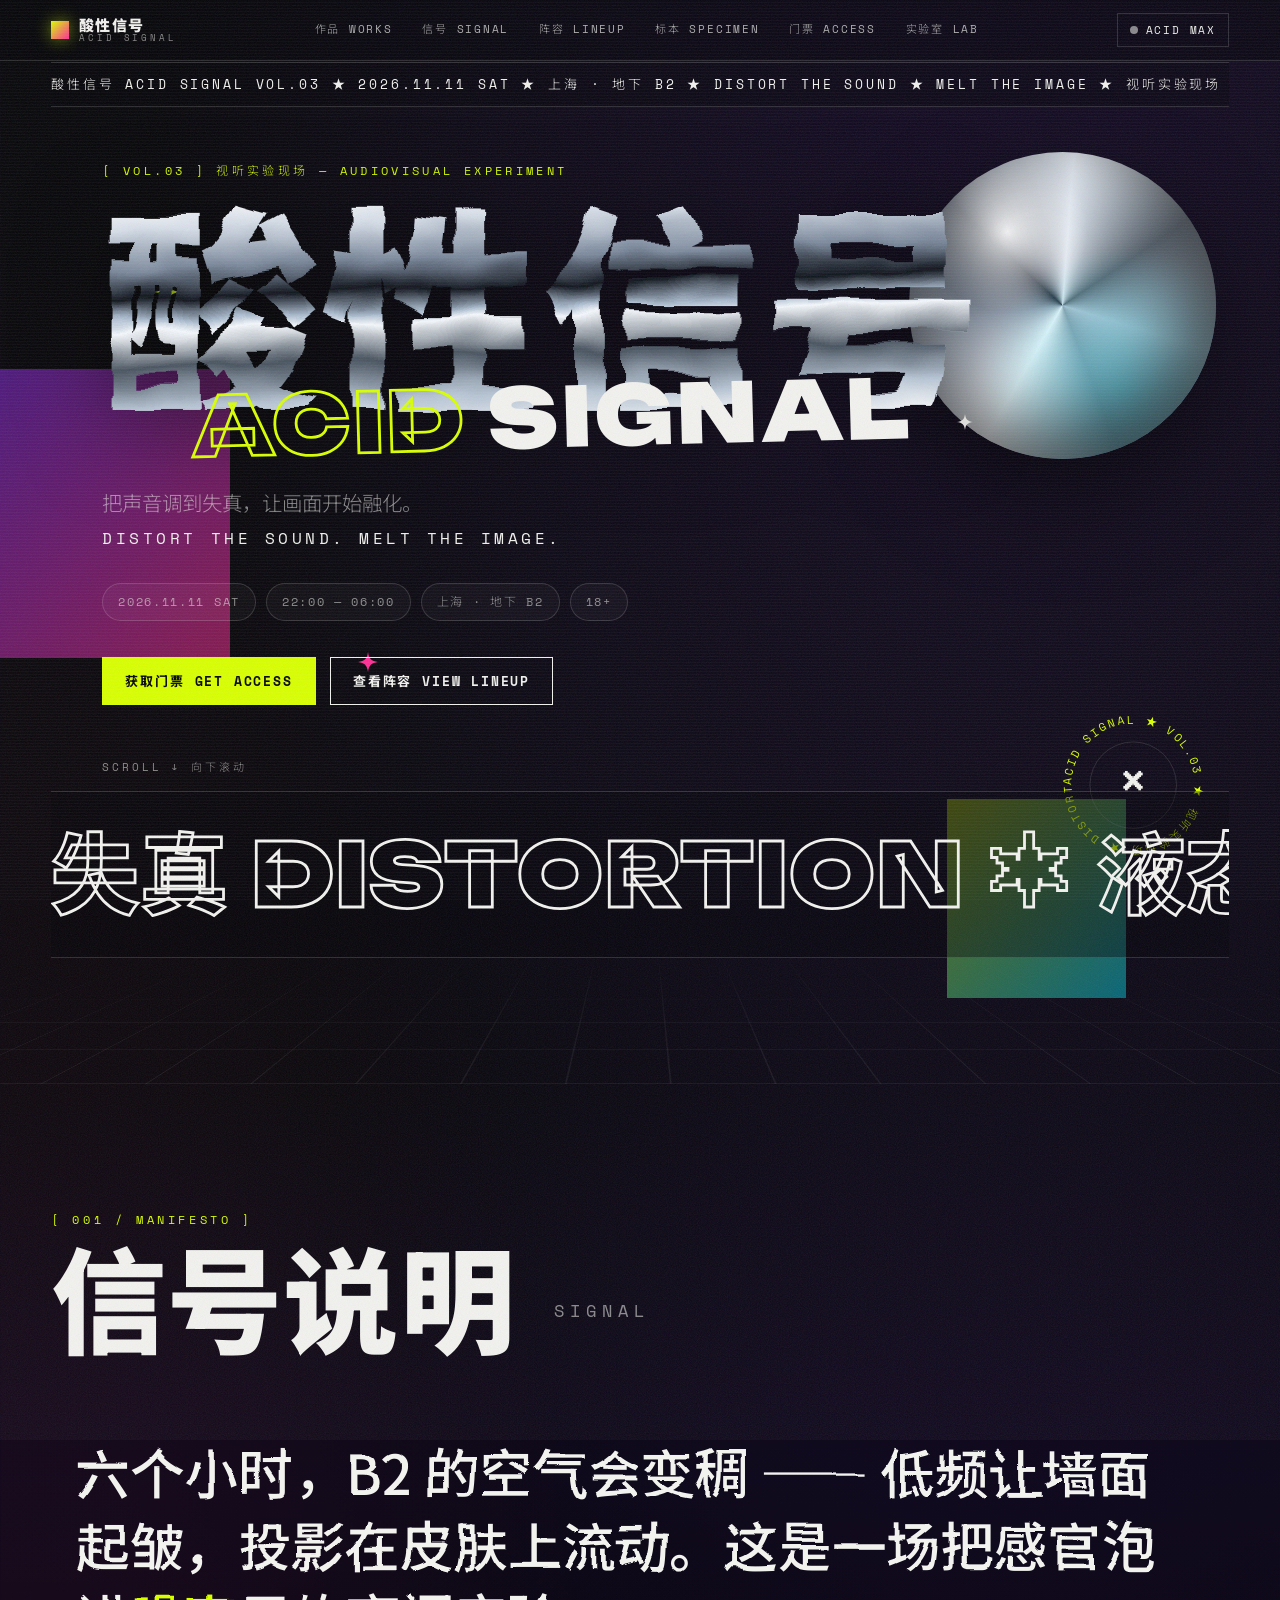
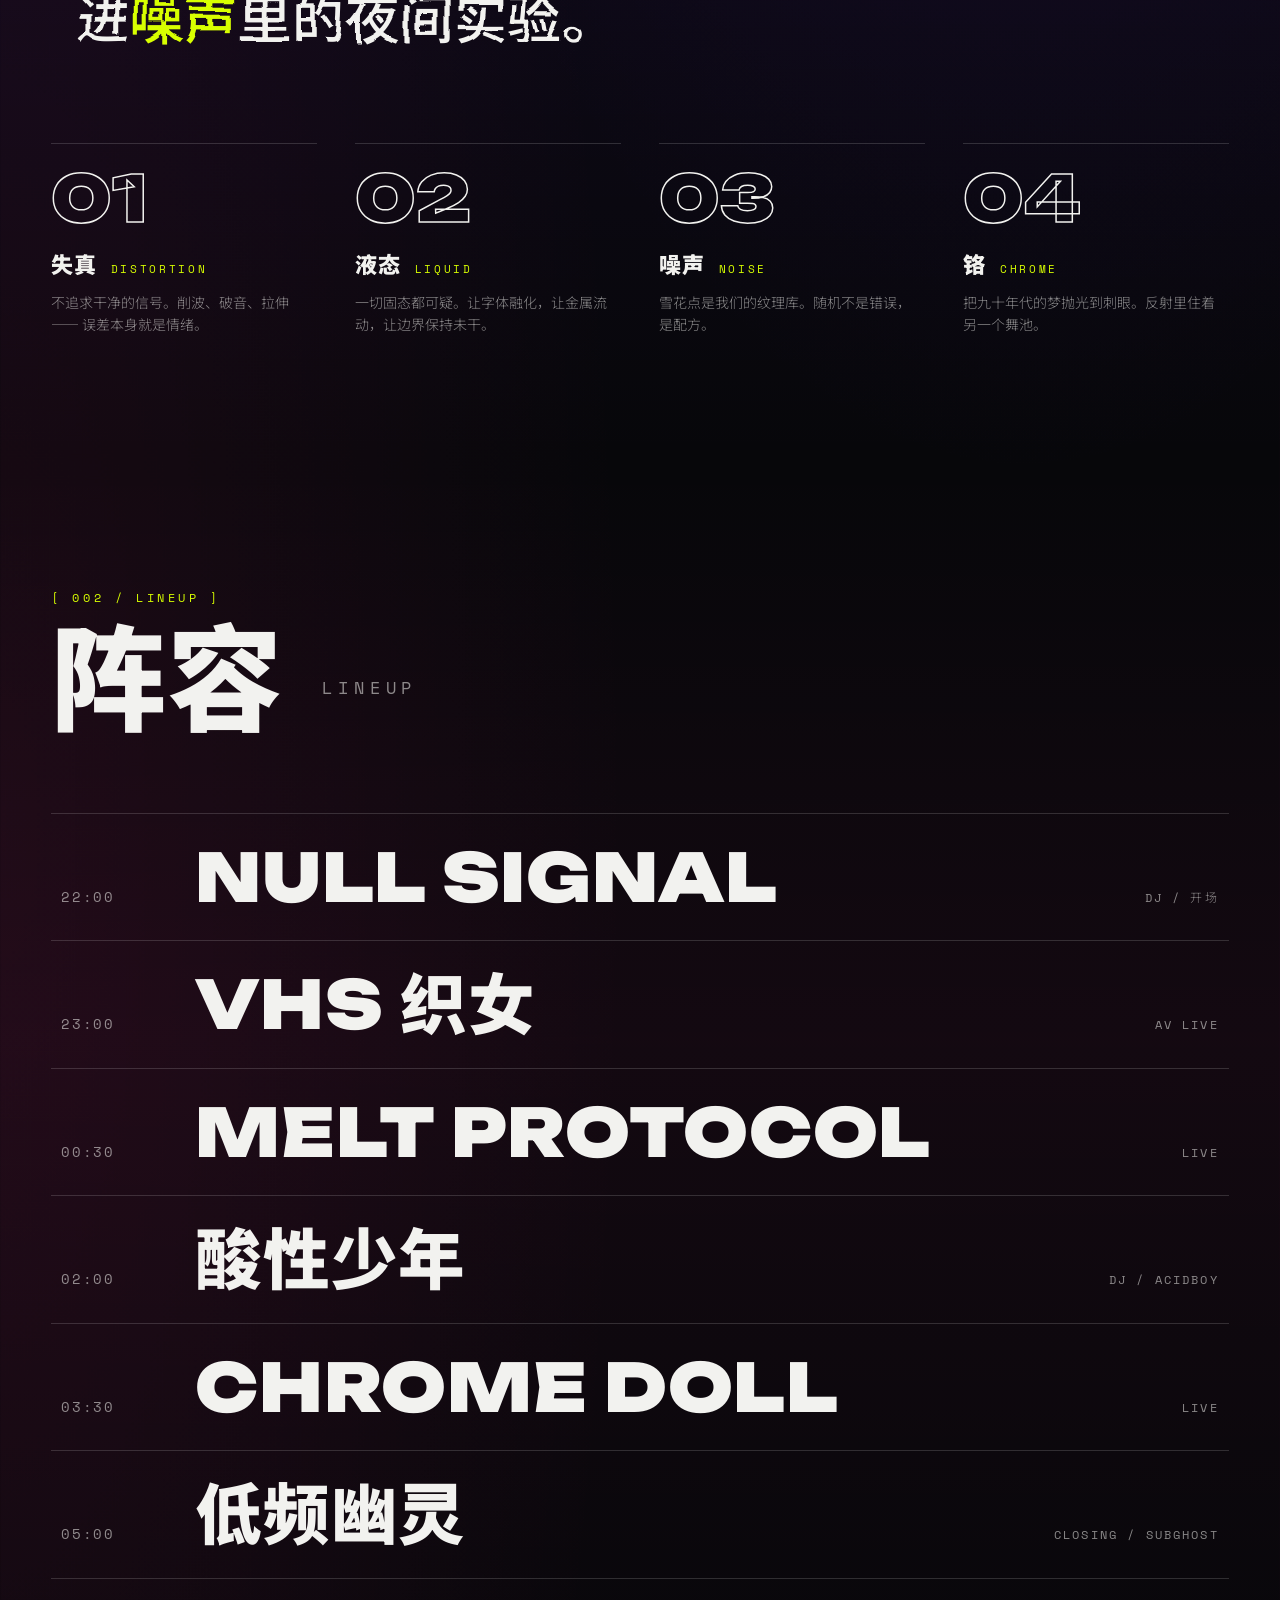
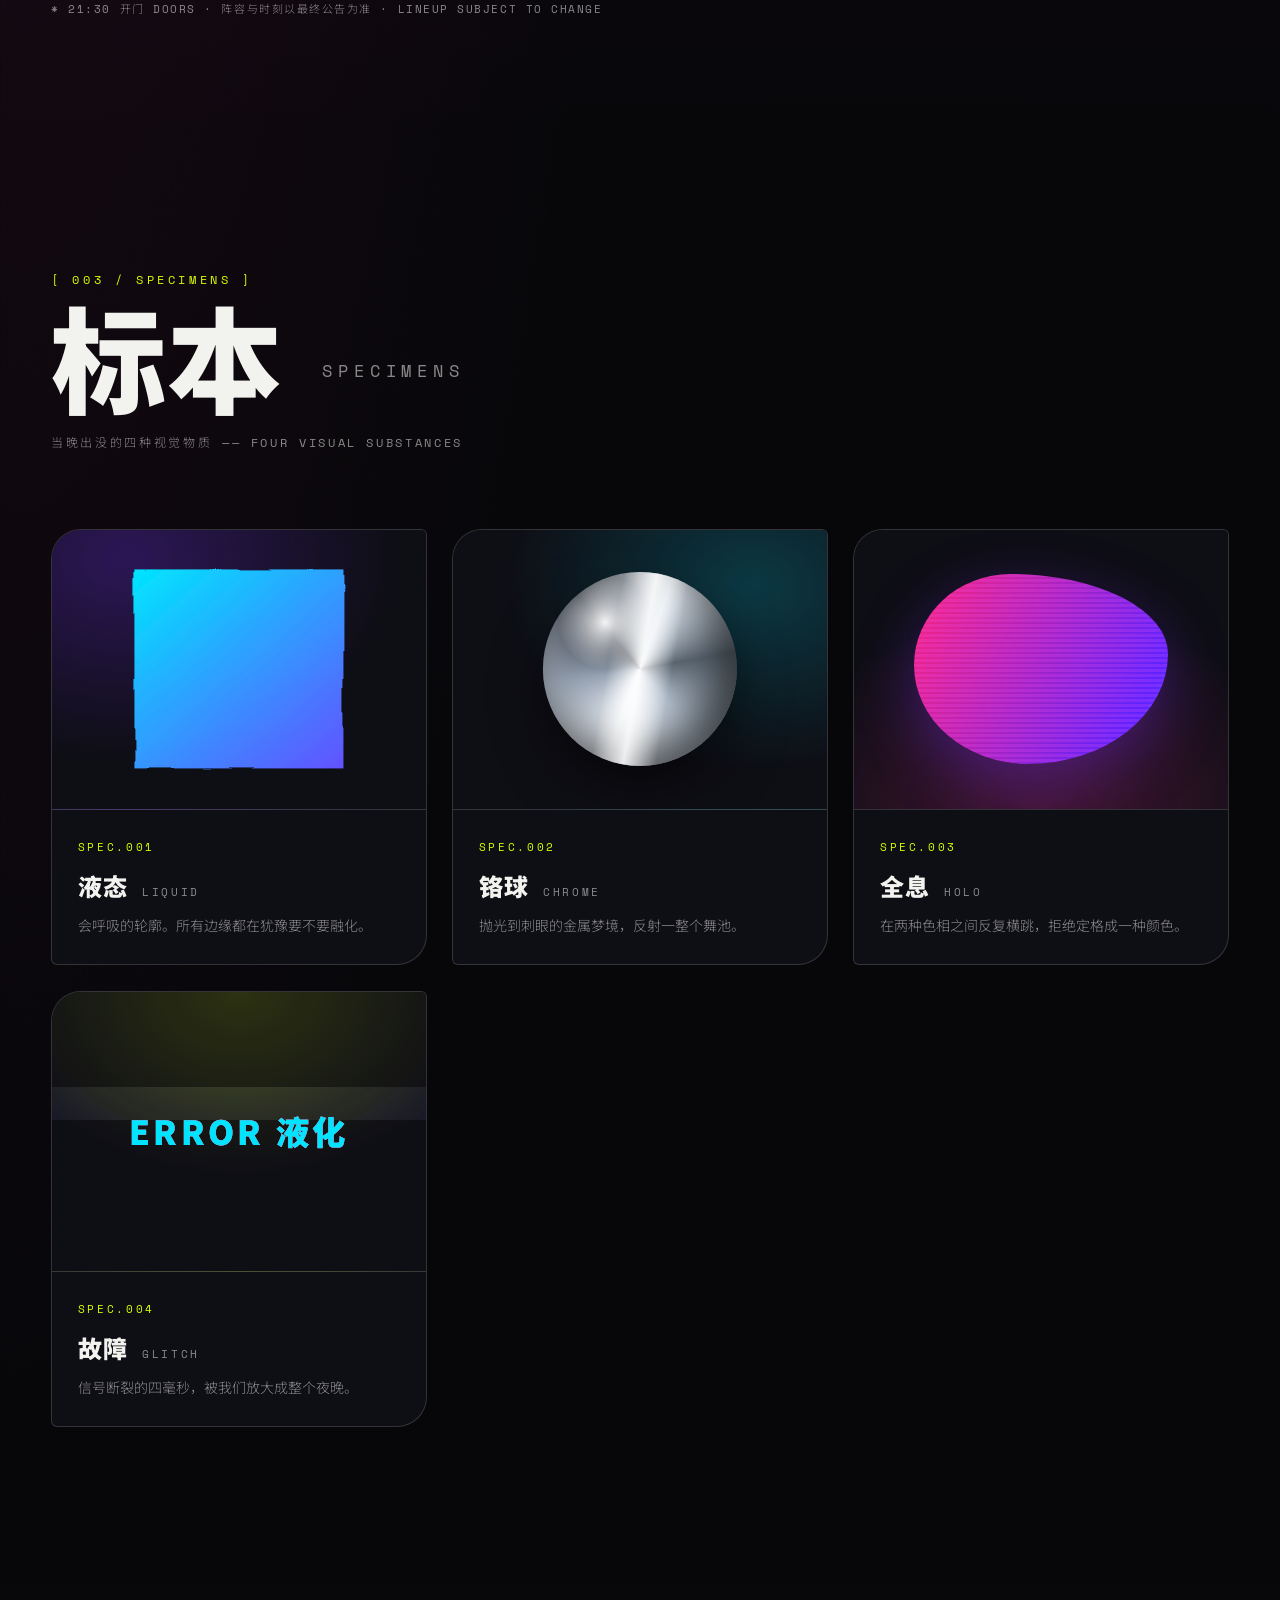
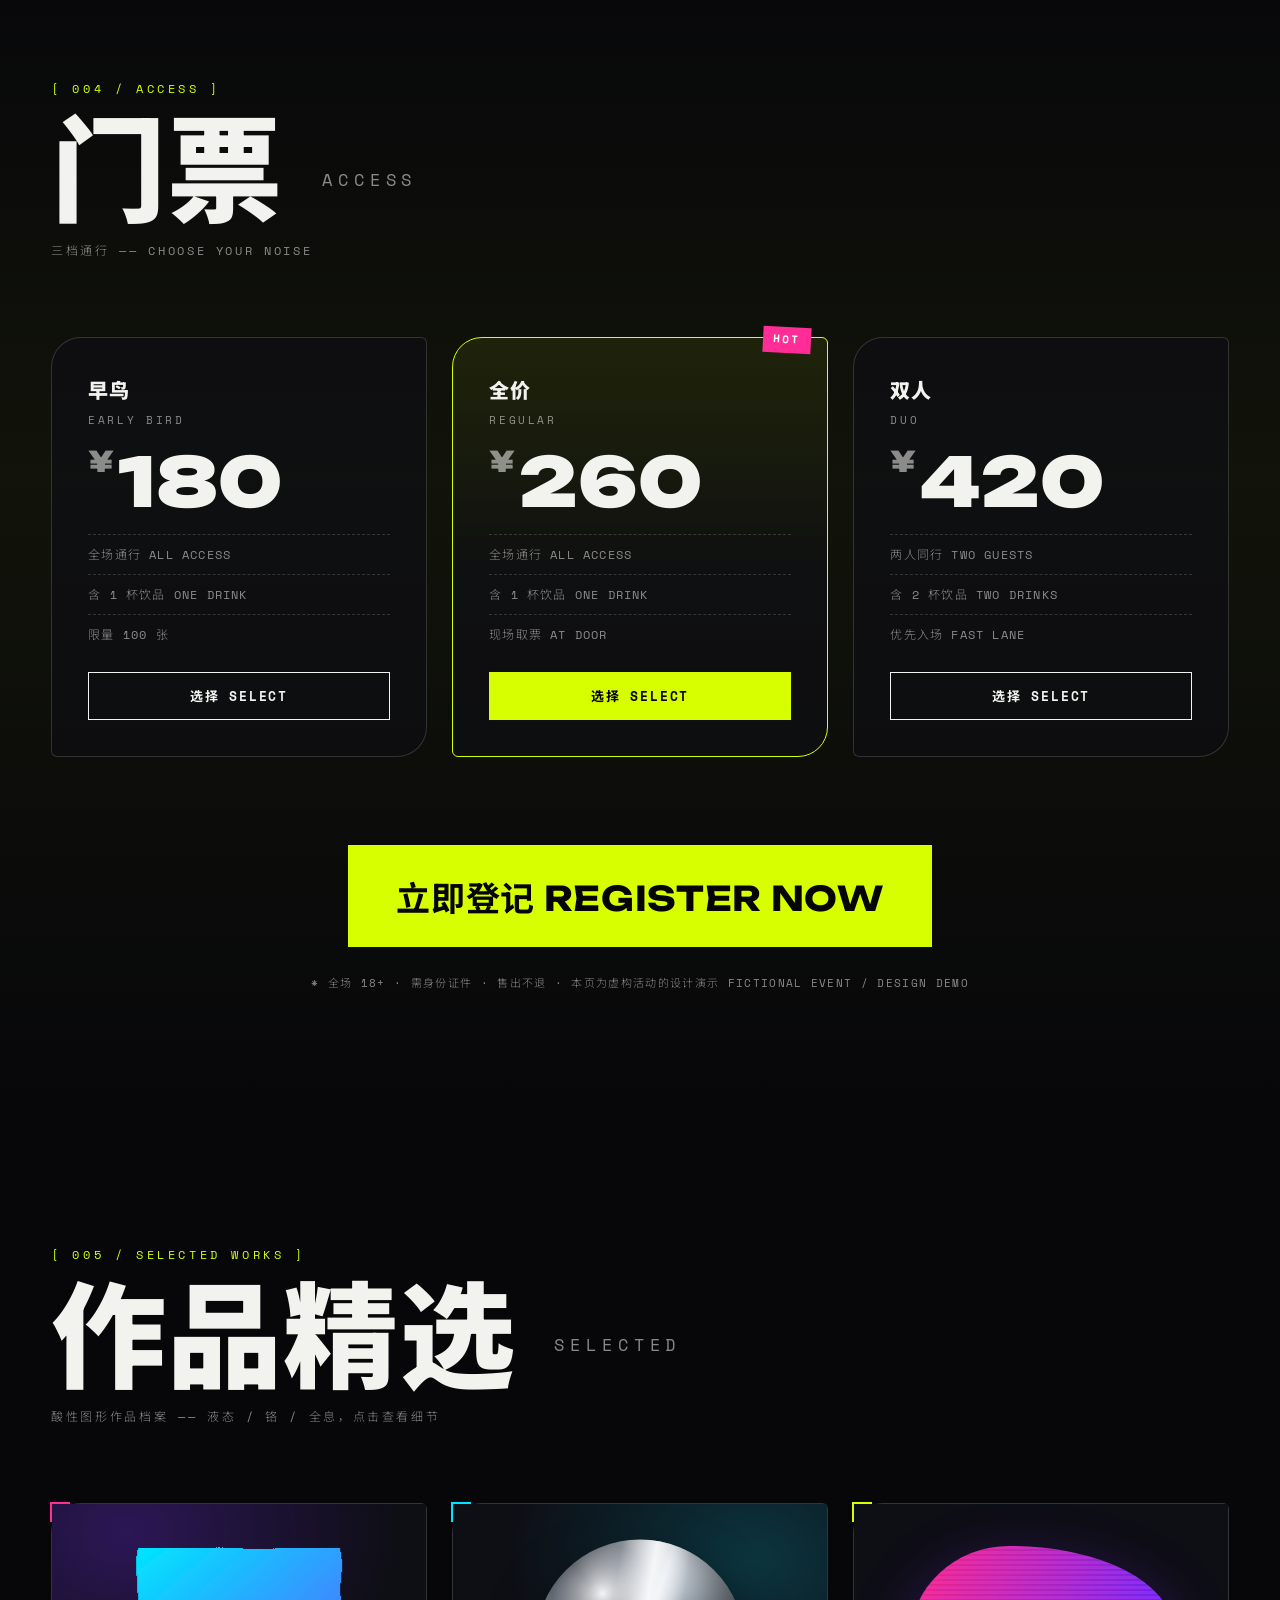
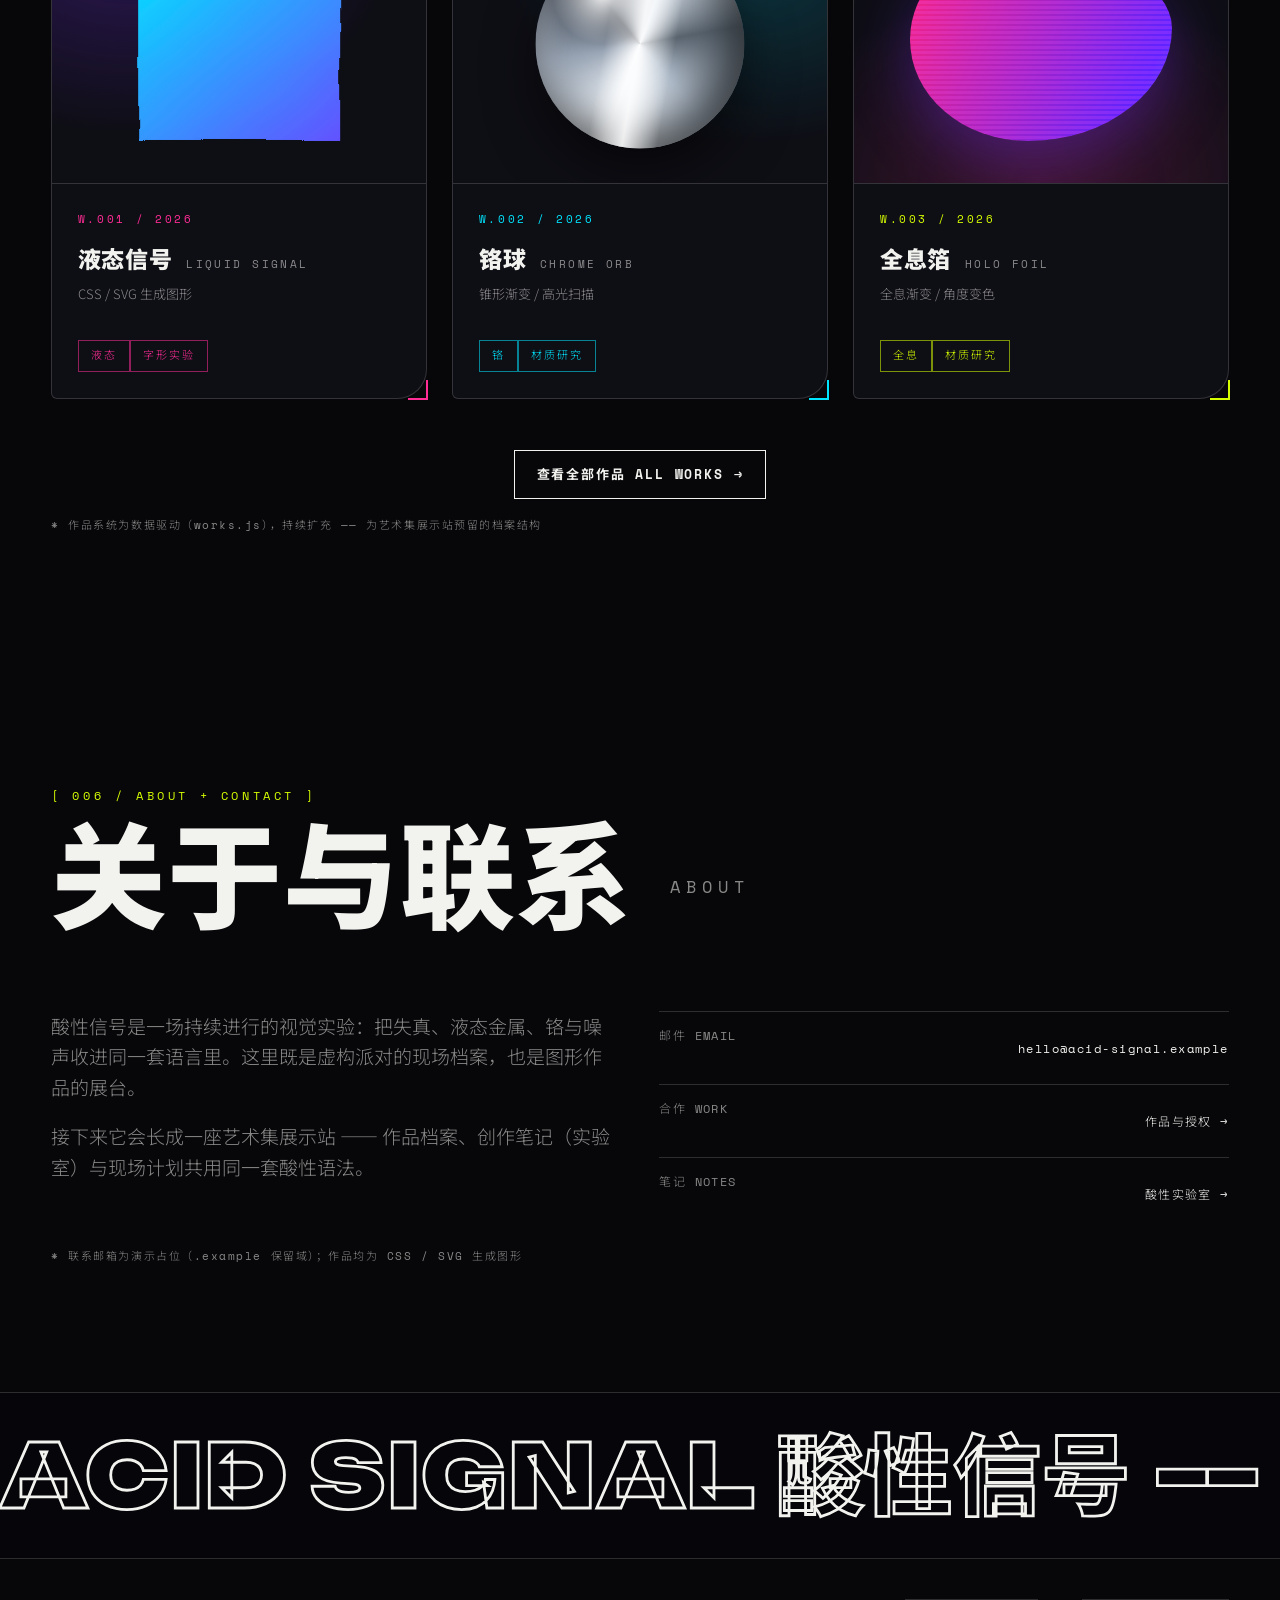
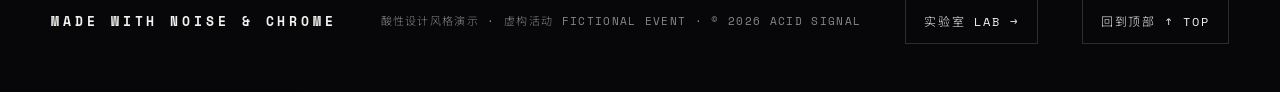
==== commit f0acc23a: "feat(site): 作品档案扩至 12 件并引入系列维度，补齐艺术集站完整性 - works.js：8→12 件作品，新增 series 字段（材质研究 / 字形实验 / 平面考古），卡片与灯箱展" ====
--- a/index.html
+++ b/index.html
@@ -5,6 +5,10 @@
 <meta name="viewport" content="width=device-width, initial-scale=1">
 <title>酸性信号 ACID SIGNAL — VOL.03 视听实验现场</title>
 <meta name="description" content="酸性信号 ACID SIGNAL VOL.03 — 一场关于失真、液态金属与低频的夜间视听实验。2026.11.11 上海 · 地下 B2。">
+<meta property="og:type" content="website">
+<meta property="og:title" content="酸性信号 ACID SIGNAL — VOL.03 视听实验现场">
+<meta property="og:description" content="把声音调到失真，让画面开始融化。作品档案 / 酸性实验室 / 现场计划。">
+<meta name="theme-color" content="#07070a">
 <link rel="preconnect" href="https://fonts.googleapis.com">
 <link rel="preconnect" href="https://fonts.gstatic.com" crossorigin>
 <link href="https://fonts.googleapis.com/css2?family=Unbounded:wght@400;700;900&family=Space+Mono:ital,wght@0,400;0,700;1,400&family=Noto+Sans+SC:wght@300;500;900&display=swap" rel="stylesheet">
--- a/style.css
+++ b/style.css
@@ -1096,6 +1096,63 @@
   50%      { transform: translate(calc(-50% + 2px), calc(-50% - 1px)); }
 }
 
+/* ---------- 导航右侧动作区（全站共享） ---------- */
+.nav-act { display: flex; align-items: center; gap: 12px; }
+.lab-back {
+  display: inline-flex;
+  align-items: center;
+  min-height: 44px;
+  font-family: var(--mono);
+  font-size: 11px;
+  letter-spacing: 0.16em;
+  color: var(--ink);
+  text-decoration: none;
+  opacity: 0.75;
+  white-space: nowrap;
+  transition: 0.25s;
+}
+.lab-back:hover { opacity: 1; color: var(--acid); }
+
+/* ---------- 404 ---------- */
+.error-main {
+  position: relative;
+  min-height: 100vh;
+  min-height: 100svh;
+  display: flex;
+  flex-direction: column;
+  align-items: center;
+  justify-content: center;
+  gap: 16px;
+  text-align: center;
+  padding: 90px var(--pad) 0;
+  overflow: hidden;
+}
+.err-code {
+  font-family: var(--disp);
+  font-weight: 900;
+  font-size: clamp(96px, 24vw, 280px);
+  line-height: 0.9;
+  filter: url(#fx-liquid) drop-shadow(0 12px 44px rgba(0, 0, 0, 0.6));
+}
+.err-title {
+  font-family: var(--cn);
+  font-weight: 900;
+  font-size: clamp(22px, 3.4vw, 34px);
+  letter-spacing: 0.04em;
+}
+.err-sub {
+  font-family: var(--mono);
+  font-size: 12px;
+  letter-spacing: 0.22em;
+  color: var(--dim);
+}
+.error-main .ticker {
+  width: 100%;
+  margin-top: clamp(36px, 6vh, 72px);
+  margin-inline: calc(-1 * var(--pad));
+  width: calc(100% + 2 * var(--pad));
+}
+
 /* ============================================================
    responsive & motion preferences
    ============================================================ */
